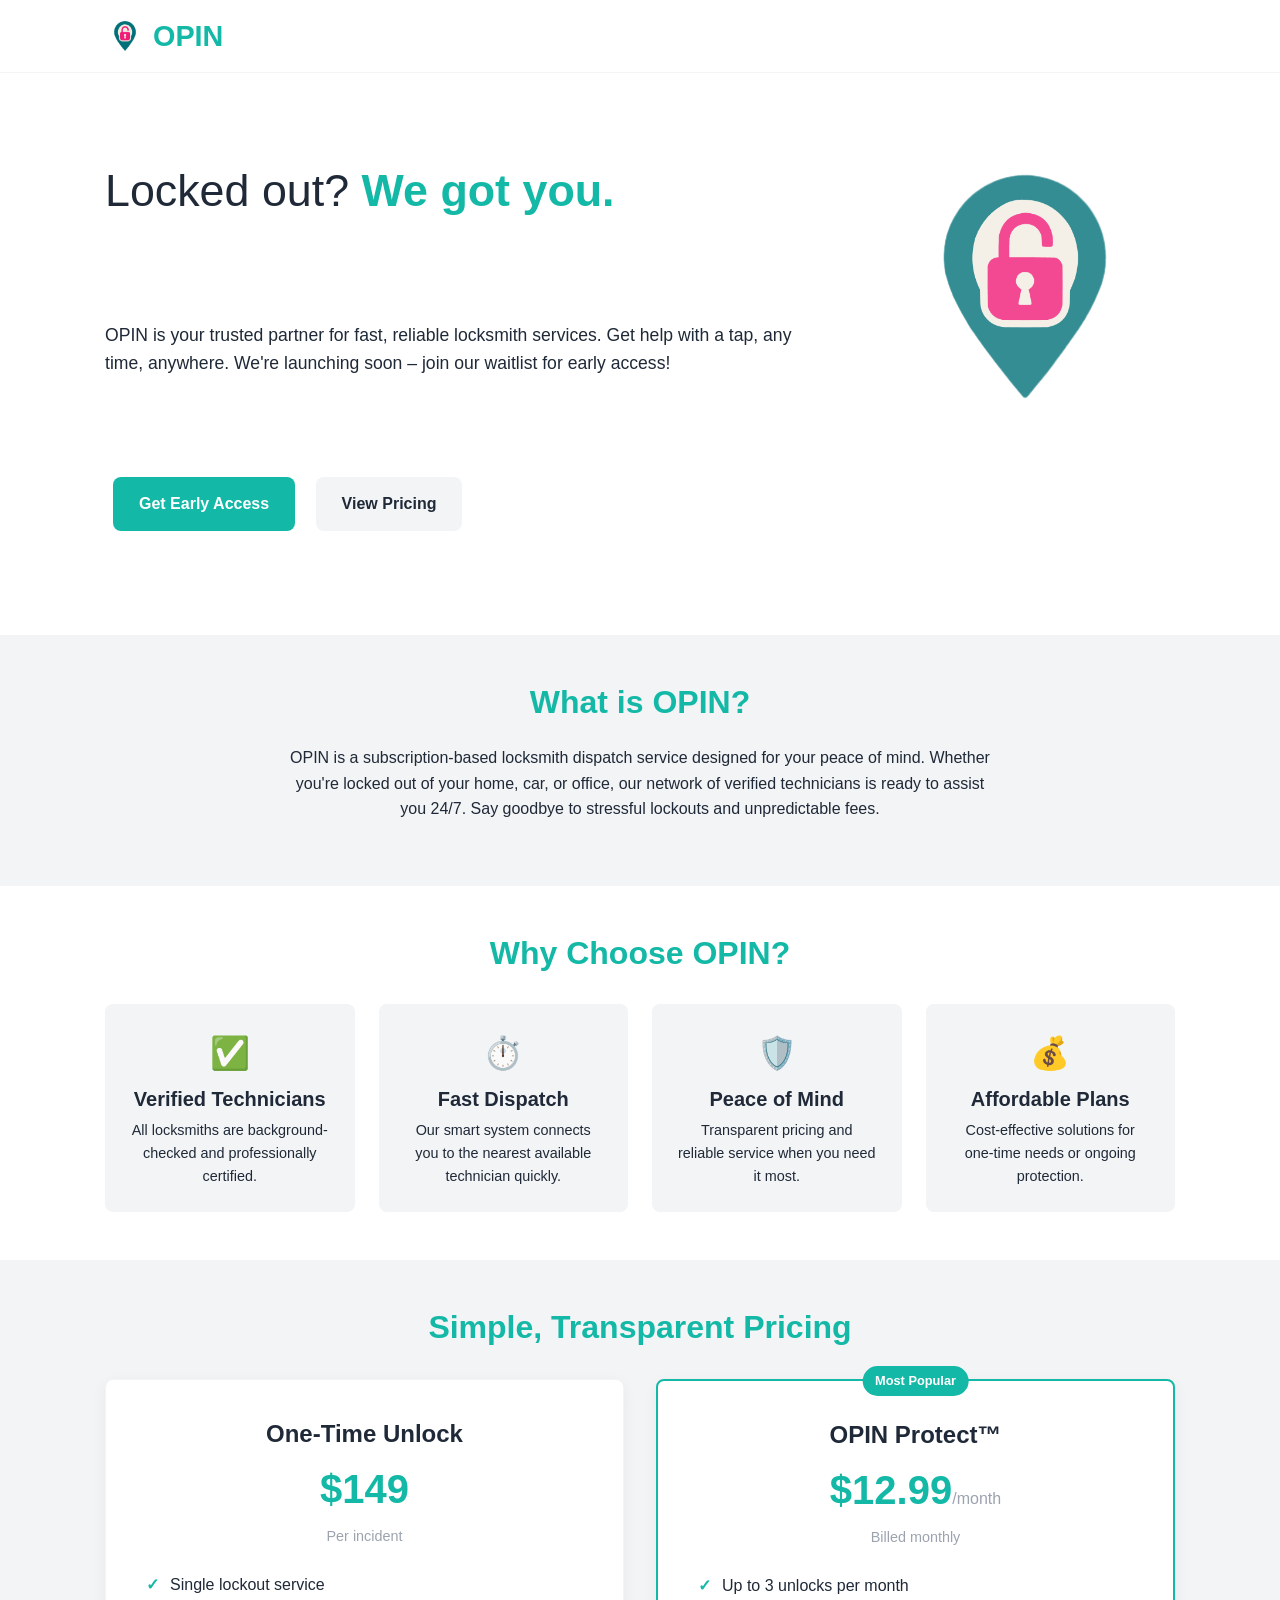
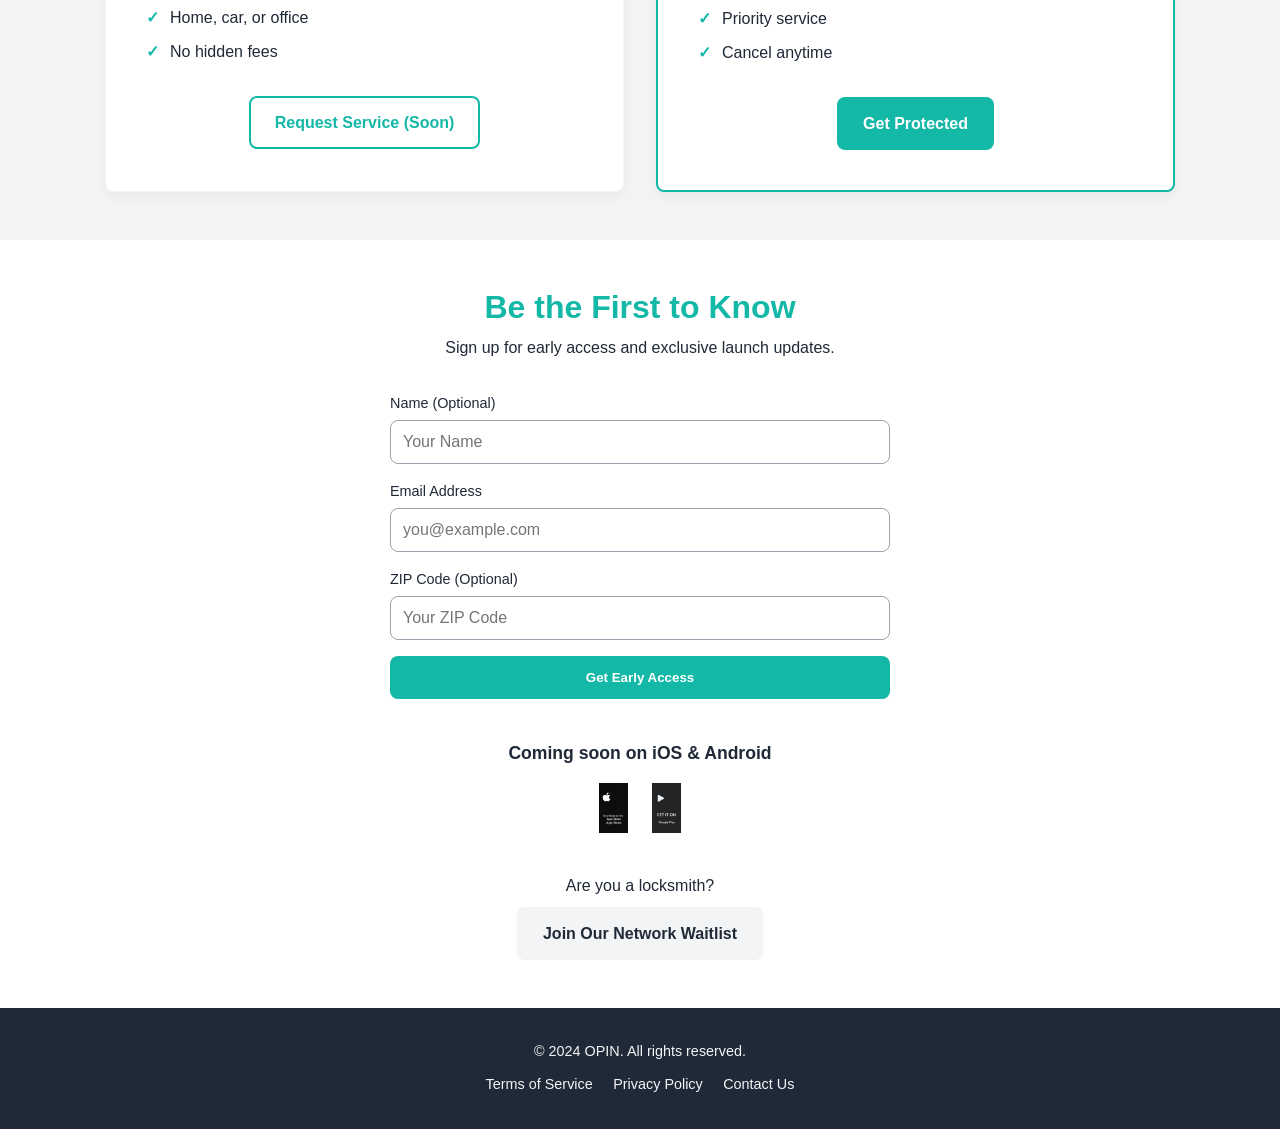
==== index.html @ dab673c5 "Update index.html" ====
<html lang="en">
<head>
  <meta charset="UTF-8" />
  <meta name="viewport" content="width=device-width, initial-scale=1.0" />
  <title>OPIN - Fast Locksmith Dispatch Service</title>
  <link rel="stylesheet" href="style.css" />
  <link rel="icon" href="./logo (1).png" type="image/png" />

  <!-- Meta Preview -->
  <meta name="title" content="OPIN – Locksmith Dispatch App" />
  <meta name="description" content="Locked out? We got you. OPIN connects you to verified locksmiths instantly. Join the waitlist." />

  <!-- Open Graph / Facebook -->
  <meta property="og:type" content="website" />
  <meta property="og:url" content="https://opinglobal.com/" />
  <meta property="og:title" content="OPIN – Locksmith Dispatch App" />
  <meta property="og:description" content="Locked out? We got you. OPIN connects you to verified locksmiths instantly." />
  <meta property="og:image" content="https://opinglobal.com/preview.jpg" />

  <!-- Twitter -->
  <meta name="twitter:card" content="summary_large_image" />
  <meta name="twitter:url" content="https://opinglobal.com/" />
  <meta name="twitter:title" content="OPIN – Locksmith Dispatch App" />
  <meta name="twitter:description" content="Locked out? We got you. OPIN connects you to verified locksmiths instantly." />
  <meta name="twitter:image" content="https://opinglobal.com/preview.jpg" />
</head>
<body>
    <header>
        <div class="container">
            <div class="logo">
                <img src="./logo (1).png" alt="OPIN Logo" class="logo-icon">
                <h1>OPIN</h1>
            </div>
        </div>
    </header>

    <main>
        <section id="hero">
            <div class="container">
                <h2>Locked out? <strong>We got you.</strong></h2>
                <p class="explainer">OPIN is your trusted partner for fast, reliable locksmith services. Get help with a tap, any time, anywhere. We're launching soon – join our waitlist for early access!</p>
                <div class="hero-cta-group">
                    <a href="#early-access" class="btn btn-primary">Get Early Access</a>
                    <a href="#pricing" class="btn btn-secondary">View Pricing</a>
                </div>
                <img src="./logo (2).png" alt="Map pin with unlocked padlock" class="hero-image">
            </div>
        </section>

        <section id="what-is-opin">
            <div class="container">
                <h3>What is OPIN?</h3>
                <p>OPIN is a subscription-based locksmith dispatch service designed for your peace of mind. Whether you're locked out of your home, car, or office, our network of verified technicians is ready to assist you 24/7. Say goodbye to stressful lockouts and unpredictable fees.</p>
            </div>
        </section>

        <section id="benefits">
            <div class="container">
                <h3>Why Choose OPIN?</h3>
                <div class="benefits-grid">
                    <div class="benefit-item">
                        <span class="benefit-icon">✅</span>
                        <h4>Verified Technicians</h4>
                        <p>All locksmiths are background-checked and professionally certified.</p>
                    </div>
                    <div class="benefit-item">
                        <span class="benefit-icon">⏱️</span>
                        <h4>Fast Dispatch</h4>
                        <p>Our smart system connects you to the nearest available technician quickly.</p>
                    </div>
                    <div class="benefit-item">
                        <span class="benefit-icon">🛡️</span>
                        <h4>Peace of Mind</h4>
                        <p>Transparent pricing and reliable service when you need it most.</p>
                    </div>
                    <div class="benefit-item">
                        <span class="benefit-icon">💰</span>
                        <h4>Affordable Plans</h4>
                        <p>Cost-effective solutions for one-time needs or ongoing protection.</p>
                    </div>
                </div>
            </div>
        </section>

        <section id="pricing">
            <div class="container">
                <h3>Simple, Transparent Pricing</h3>
                <div class="pricing-grid">
                    <div class="pricing-card">
                        <h4>One-Time Unlock</h4>
                        <p class="price">$149</p>
                        <p class="price-desc">Per incident</p>
                        <ul>
                            <li>Single lockout service</li>
                            <li>Home, car, or office</li>
                            <li>No hidden fees</li>
                        </ul>
                        <a href="#early-access" class="btn btn-outline">Request Service (Soon)</a>
                    </div>
                    <div class="pricing-card popular">
                        <span class="popular-badge">Most Popular</span>
                        <h4>OPIN Protect™</h4>
                        <p class="price">$12.99<span class="price-cycle">/month</span></p>
                        <p class="price-desc">Billed monthly</p>
                        <ul>
                            <li>Up to 3 unlocks per month</li>
                            <li>Priority service</li>
                            <li>Cancel anytime</li>
                        </ul>
                        <a href="#early-access" class="btn btn-primary">Get Protected</a>
                    </div>
                </div>
            </div>
        </section>

        <section id="early-access">
            <div class="container">
                <h3>Be the First to Know</h3>
                <p>Sign up for early access and exclusive launch updates.</p>
                <form id="early-access-form" action="#" method="POST">
                    <div class="form-group">
                        <label for="name">Name (Optional)</label>
                        <input type="text" id="name" name="name" placeholder="Your Name">
                    </div>
                    <div class="form-group">
                        <label for="email">Email Address</label>
                        <input type="email" id="email" name="email" placeholder="you@example.com" required>
                    </div>
                    <div class="form-group">
                        <label for="zip">ZIP Code (Optional)</label>
                        <input type="text" id="zip" name="zip" placeholder="Your ZIP Code">
                    </div>
                    <button type="submit" class="btn btn-primary btn-block">Get Early Access</button>
                </form>

                <div class="app-coming-soon">
                    <p><strong>Coming soon on iOS & Android</strong></p>
                    <div class="app-badges">
                        <img src="./app-store-badge.png" alt="Download on the App Store" class="app-badge">
                        <img src="./google-play-badge.png" alt="Get it on Google Play" class="app-badge">
                    </div>
                </div>

                <div class="locksmith-join">
    <p>Are you a locksmith?</p>
    <a href="https://forms.gle/yidk15CvV5nhtoT46" target="_blank" class="btn btn-secondary">Join Our Network Waitlist</a>
</div>
            </div>
        </section>
    </main>

    <footer>
        <div class="container">
            <p>&copy; 2024 OPIN. All rights reserved.</p>
            <nav class="footer-links">
                <a href="#">Terms of Service</a>
                <a href="#">Privacy Policy</a>
                <a href="#">Contact Us</a>
            </nav>
        </div>
    </footer>

    <script src="script.js"></script>
</body>
</html>
---- style.css ----
:root {
    --teal-primary: #14B8A6; /* A modern, vibrant teal */
    --teal-dark: #0F766E; 
    --white: #FFFFFF;
    --light-gray: #F3F4F6;
    --medium-gray: #9CA3AF;
    --dark-gray: #1F2937; /* For text */
    --pink-accent: #EC4899; /* A pink to complement the logo if needed directly, otherwise from image */

    --font-family-sans: -apple-system, BlinkMacSystemFont, "Segoe UI", Roboto, Helvetica, Arial, sans-serif, "Apple Color Emoji", "Segoe UI Emoji", "Segoe UI Symbol";
    --border-radius: 8px;
}

/* Reset and Base Styles */
* {
    box-sizing: border-box;
    margin: 0;
    padding: 0;
}

body {
    font-family: var(--font-family-sans);
    line-height: 1.6;
    color: var(--dark-gray);
    background-color: var(--white);
    font-size: 16px;
}

h1, h2, h3, h4 {
    line-height: 1.2;
    margin-bottom: 0.75rem;
    font-weight: 600;
}

h1 { font-size: 2.5rem; }
h2 { font-size: 2rem; }
h3 { font-size: 1.75rem; }
h4 { font-size: 1.25rem; }

p {
    margin-bottom: 1rem;
}

a {
    color: var(--teal-primary);
    text-decoration: none;
}

a:hover {
    color: var(--teal-dark);
}

img {
    max-width: 100%;
    height: auto;
}

.container {
    width: 90%;
    max-width: 1100px;
    margin: 0 auto;
    padding: 0 15px;
}

/* Header */
header {
    background-color: var(--white);
    padding: 1rem 0;
    border-bottom: 1px solid var(--light-gray);
    position: sticky;
    top: 0;
    z-index: 1000;
}

header .container {
    display: flex;
    justify-content: space-between;
    align-items: center;
}

.logo {
    display: flex;
    align-items: center;
}

.logo-icon {
    width: 40px;
    height: 40px;
    margin-right: 0.5rem;
}

.logo h1 {
    font-size: 1.8rem;
    color: var(--teal-primary);
    font-weight: 700;
    margin-bottom: 0;
}

/* Buttons */
.btn {
    display: inline-block;
    padding: 0.75rem 1.5rem;
    border-radius: var(--border-radius);
    font-weight: 600;
    text-align: center;
    transition: background-color 0.3s ease, color 0.3s ease, transform 0.2s ease;
    border: 2px solid transparent;
    cursor: pointer;
}

.btn-primary {
    background-color: var(--teal-primary);
    color: var(--white);
}

.btn-primary:hover {
    background-color: var(--teal-dark);
    color: var(--white);
    transform: translateY(-2px);
}

.btn-secondary {
    background-color: var(--light-gray);
    color: var(--dark-gray);
}

.btn-secondary:hover {
    background-color: var(--medium-gray);
    color: var(--white);
    transform: translateY(-2px);
}

.btn-outline {
    background-color: transparent;
    color: var(--teal-primary);
    border-color: var(--teal-primary);
}

.btn-outline:hover {
    background-color: var(--teal-primary);
    color: var(--white);
    transform: translateY(-2px);
}

.btn-block {
    display: block;
    width: 100%;
}


/* Hero Section */
#hero {
    padding: 3rem 0;
    text-align: center;
    background-color: var(--white);
}

#hero h2 {
    font-size: 2.2rem;
    font-weight: 300;
    color: var(--dark-gray);
    margin-bottom: 1rem;
}
#hero h2 strong {
    font-weight: 700;
    color: var(--teal-primary);
}

#hero .explainer {
    font-size: 1.1rem;
    color: var(--dark-gray);
    max-width: 600px;
    margin: 0 auto 2rem auto;
}
.hero-cta-group {
    margin-bottom: 2rem;
}
.hero-cta-group .btn {
    margin: 0.5rem;
}

.hero-image {
    max-width: 150px;
    margin: 1rem auto 0;
    opacity: 0.8;
}


/* What is OPIN Section */
#what-is-opin {
    padding: 3rem 0;
    background-color: var(--light-gray);
    text-align: center;
}
#what-is-opin h3 {
    color: var(--teal-primary);
    margin-bottom: 1.5rem;
}
#what-is-opin p {
    max-width: 700px;
    margin-left: auto;
    margin-right: auto;
}

/* Benefits Section */
#benefits {
    padding: 3rem 0;
}
#benefits h3 {
    text-align: center;
    color: var(--teal-primary);
    margin-bottom: 2rem;
}

.benefits-grid {
    display: grid;
    grid-template-columns: 1fr;
    gap: 1.5rem;
}

.benefit-item {
    background-color: var(--light-gray);
    padding: 1.5rem;
    border-radius: var(--border-radius);
    text-align: center;
}
.benefit-item .benefit-icon {
    font-size: 2rem;
    margin-bottom: 0.5rem;
    display: block;
}
.benefit-item h4 {
    margin-bottom: 0.5rem;
    color: var(--dark-gray);
}
.benefit-item p {
    font-size: 0.9rem;
    color: var(--dark-gray);
    margin-bottom: 0;
}

/* Pricing Section */
#pricing {
    padding: 3rem 0;
    background-color: var(--light-gray);
}
#pricing h3 {
    text-align: center;
    color: var(--teal-primary);
    margin-bottom: 2rem;
}

.pricing-grid {
    display: grid;
    grid-template-columns: 1fr;
    gap: 2rem;
}

.pricing-card {
    background-color: var(--white);
    padding: 2rem;
    border-radius: var(--border-radius);
    box-shadow: 0 4px 15px rgba(0,0,0,0.05);
    text-align: center;
    position: relative;
    border: 1px solid var(--light-gray);
}
.pricing-card.popular {
    border: 2px solid var(--teal-primary);
}
.popular-badge {
    position: absolute;
    top: -15px;
    left: 50%;
    transform: translateX(-50%);
    background-color: var(--teal-primary);
    color: var(--white);
    padding: 0.3rem 0.8rem;
    font-size: 0.8rem;
    font-weight: bold;
    border-radius: 20px;
}

.pricing-card h4 {
    font-size: 1.5rem;
    color: var(--dark-gray);
    margin-bottom: 0.5rem;
}
.pricing-card .price {
    font-size: 2.5rem;
    font-weight: 700;
    color: var(--teal-primary);
    margin-bottom: 0.25rem;
}
.pricing-card .price-cycle {
    font-size: 1rem;
    font-weight: normal;
    color: var(--medium-gray);
}
.pricing-card .price-desc {
    font-size: 0.9rem;
    color: var(--medium-gray);
    margin-bottom: 1.5rem;
}
.pricing-card ul {
    list-style: none;
    padding: 0;
    margin-bottom: 1.5rem;
    text-align: left;
}
.pricing-card ul li {
    margin-bottom: 0.5rem;
    padding-left: 1.5rem;
    position: relative;
}
.pricing-card ul li::before {
    content: '✓';
    color: var(--teal-primary);
    position: absolute;
    left: 0;
    font-weight: bold;
}


/* Early Access Section */
#early-access {
    padding: 3rem 0;
    text-align: center;
}
#early-access h3 {
    color: var(--teal-primary);
    margin-bottom: 0.5rem;
}
#early-access > .container > p {
    margin-bottom: 2rem;
    color: var(--dark-gray);
}

#early-access-form {
    max-width: 500px;
    margin: 0 auto 2.5rem auto;
    text-align: left;
}
.form-group {
    margin-bottom: 1rem;
}
.form-group label {
    display: block;
    margin-bottom: 0.3rem;
    font-weight: 500;
    font-size: 0.9rem;
}
.form-group input[type="text"],
.form-group input[type="email"] {
    width: 100%;
    padding: 0.75rem;
    border: 1px solid var(--medium-gray);
    border-radius: var(--border-radius);
    font-size: 1rem;
}
.form-group input[type="text"]:focus,
.form-group input[type="email"]:focus {
    outline: none;
    border-color: var(--teal-primary);
    box-shadow: 0 0 0 2px rgba(20, 184, 166, 0.3);
}

.app-coming-soon {
    margin-bottom: 2.5rem;
}
.app-coming-soon p {
    font-size: 1.1rem;
    margin-bottom: 1rem;
}
.app-badges {
    display: flex;
    justify-content: center;
    gap: 1rem;
    flex-wrap: wrap;
}
.app-badge {
    height: 45px;
    width: auto;
}

.locksmith-join p {
    margin-bottom: 0.5rem;
}

/* Footer */
footer {
    background-color: var(--dark-gray);
    color: var(--light-gray);
    padding: 2rem 0;
    text-align: center;
}
footer p {
    margin-bottom: 0.5rem;
    font-size: 0.9rem;
}
.footer-links a {
    color: var(--light-gray);
    margin: 0 0.5rem;
    font-size: 0.9rem;
}
.footer-links a:hover {
    color: var(--teal-primary);
}


/* Responsive Styles */
@media (min-width: 768px) {
    h1 { font-size: 3rem; }
    h2 { font-size: 2.5rem; }
    h3 { font-size: 2rem; }

    #hero {
        padding: 4rem 0;
        text-align: left;
    }
    #hero .container {
        display: grid;
        grid-template-columns: 2fr 1fr;
        align-items: center;
        gap: 2rem;
    }
    #hero h2 {
        font-size: 2.8rem;
    }
    #hero .explainer {
        margin-left: 0;
        margin-right: 0;
        max-width: none;
    }
    .hero-cta-group {
        text-align: left;
    }
    .hero-image {
        grid-row: 1 / 3; /* Span headline and explainer */
        grid-column: 2 / 3;
        margin: 0;
        max-width: 250px;
        justify-self: end;
    }


    .benefits-grid {
        grid-template-columns: repeat(2, 1fr);
    }

    .pricing-grid {
        grid-template-columns: repeat(2, 1fr);
        gap: 2rem;
    }

    .pricing-card {
        padding: 2.5rem;
    }
     .pricing-card ul {
        min-height: 100px; /* Align button heights roughly */
    }


    .app-badges {
        gap: 1.5rem;
    }
    .app-badge {
        height: 50px;
    }
}


@media (min-width: 992px) {
    .benefits-grid {
        grid-template-columns: repeat(4, 1fr);
    }
    #hero .hero-image {
        max-width: 300px;
    }
}
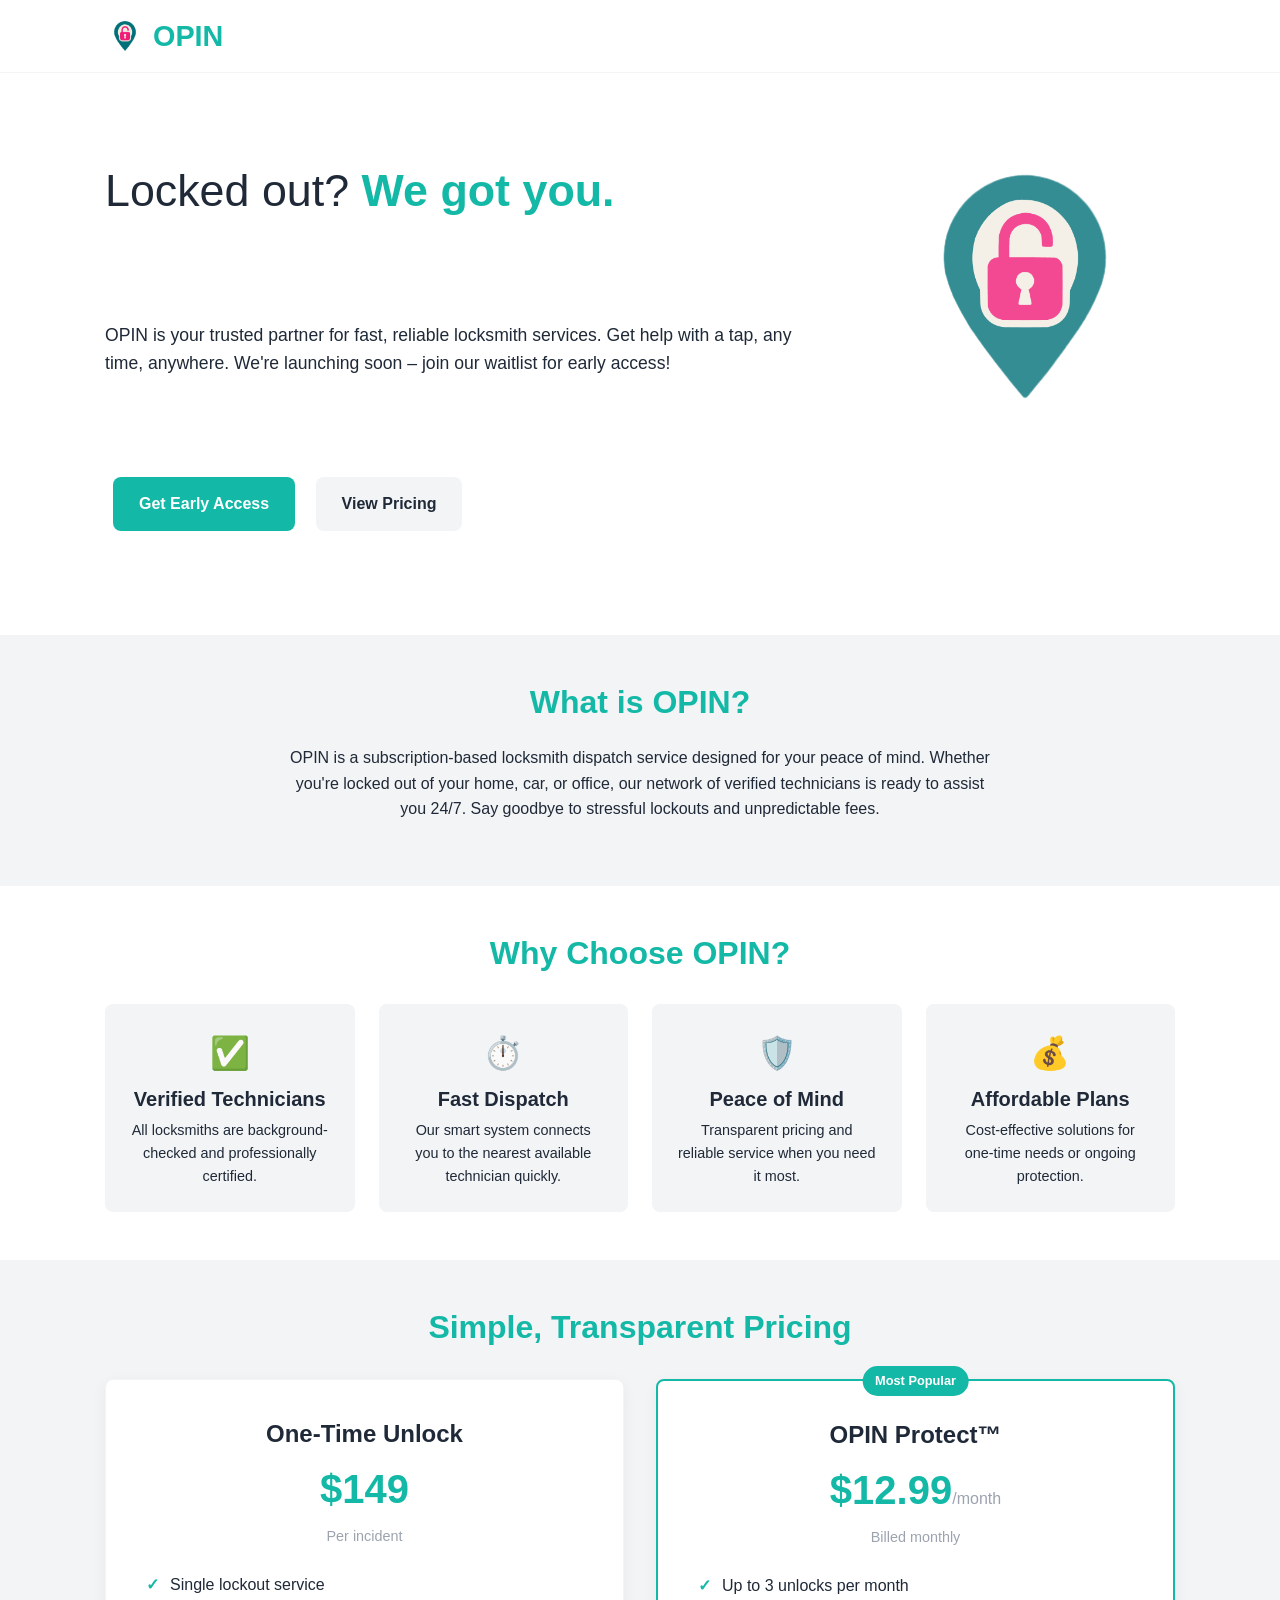
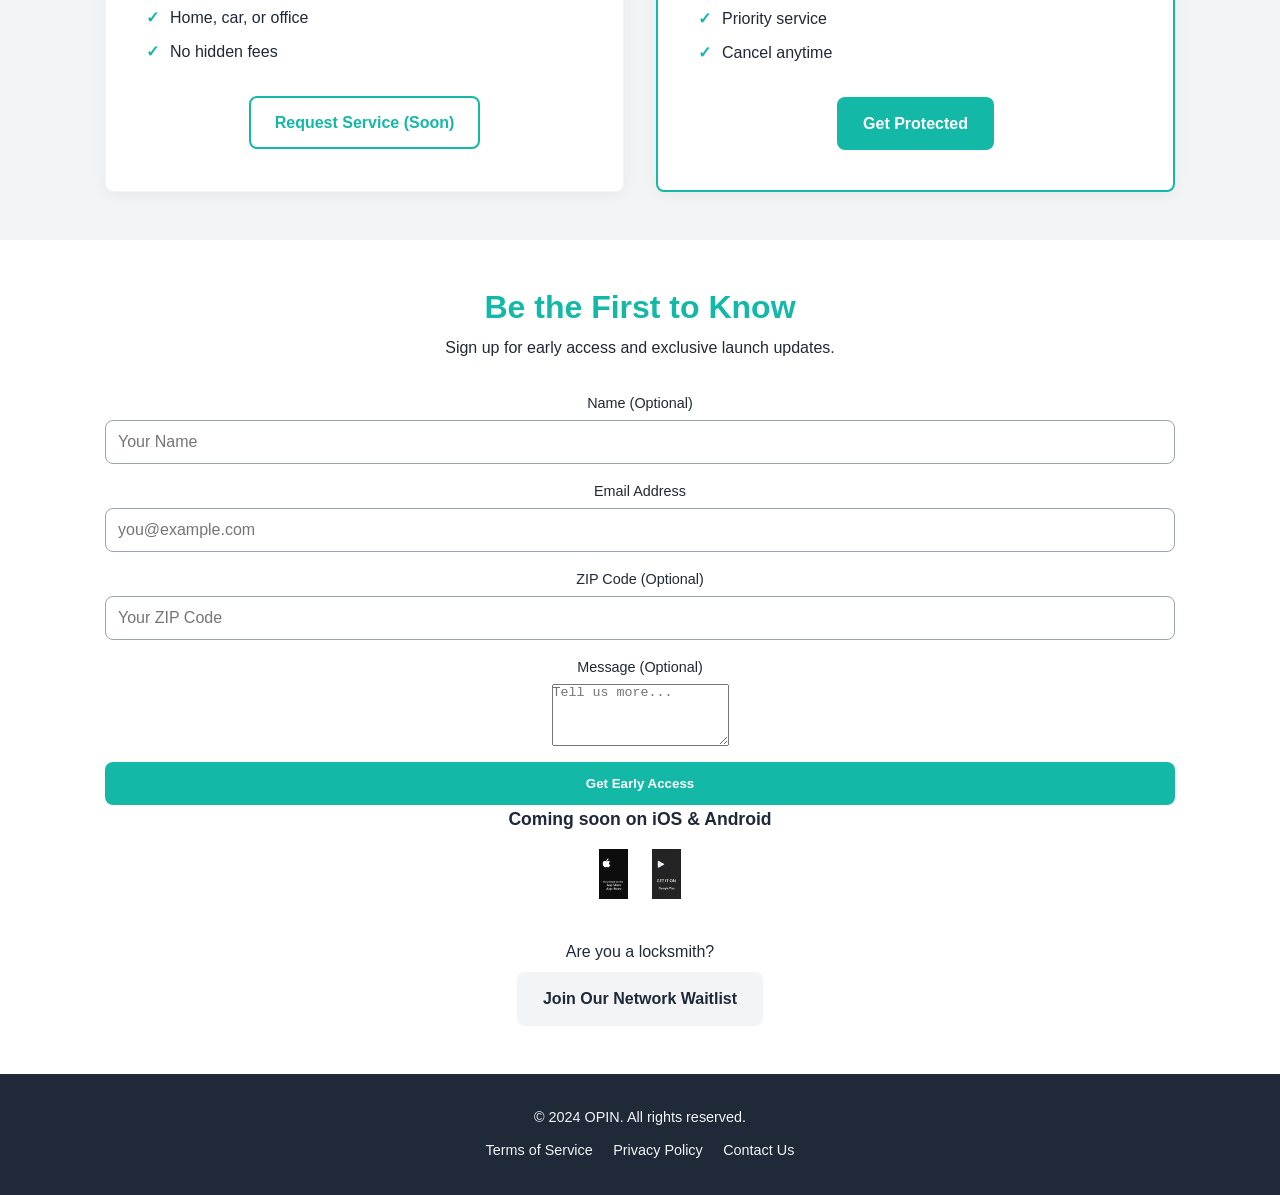
==== commit 70cdb324: "Update index.html" ====
--- a/index.html
+++ b/index.html
@@ -117,21 +117,29 @@
             <div class="container">
                 <h3>Be the First to Know</h3>
                 <p>Sign up for early access and exclusive launch updates.</p>
-                <form id="early-access-form" action="#" method="POST">
-                    <div class="form-group">
-                        <label for="name">Name (Optional)</label>
-                        <input type="text" id="name" name="name" placeholder="Your Name">
-                    </div>
-                    <div class="form-group">
-                        <label for="email">Email Address</label>
-                        <input type="email" id="email" name="email" placeholder="you@example.com" required>
-                    </div>
-                    <div class="form-group">
-                        <label for="zip">ZIP Code (Optional)</label>
-                        <input type="text" id="zip" name="zip" placeholder="Your ZIP Code">
-                    </div>
-                    <button type="submit" class="btn btn-primary btn-block">Get Early Access</button>
-                </form>
+                <form action="https://formspree.io/f/meogbqgr" method="POST" class="early-access-form">
+  <div class="form-group">
+    <label for="name">Name (Optional)</label>
+    <input type="text" id="name" name="name" placeholder="Your Name">
+  </div>
+
+  <div class="form-group">
+    <label for="email">Email Address</label>
+    <input type="email" id="email" name="email" placeholder="you@example.com" required>
+  </div>
+
+  <div class="form-group">
+    <label for="zip">ZIP Code (Optional)</label>
+    <input type="text" id="zip" name="zip" placeholder="Your ZIP Code">
+  </div>
+
+  <div class="form-group">
+    <label for="message">Message (Optional)</label>
+    <textarea id="message" name="message" placeholder="Tell us more..." rows="4"></textarea>
+  </div>
+
+  <button type="submit" class="btn btn-primary btn-block">Get Early Access</button>
+</form>
 
                 <div class="app-coming-soon">
                     <p><strong>Coming soon on iOS & Android</strong></p>
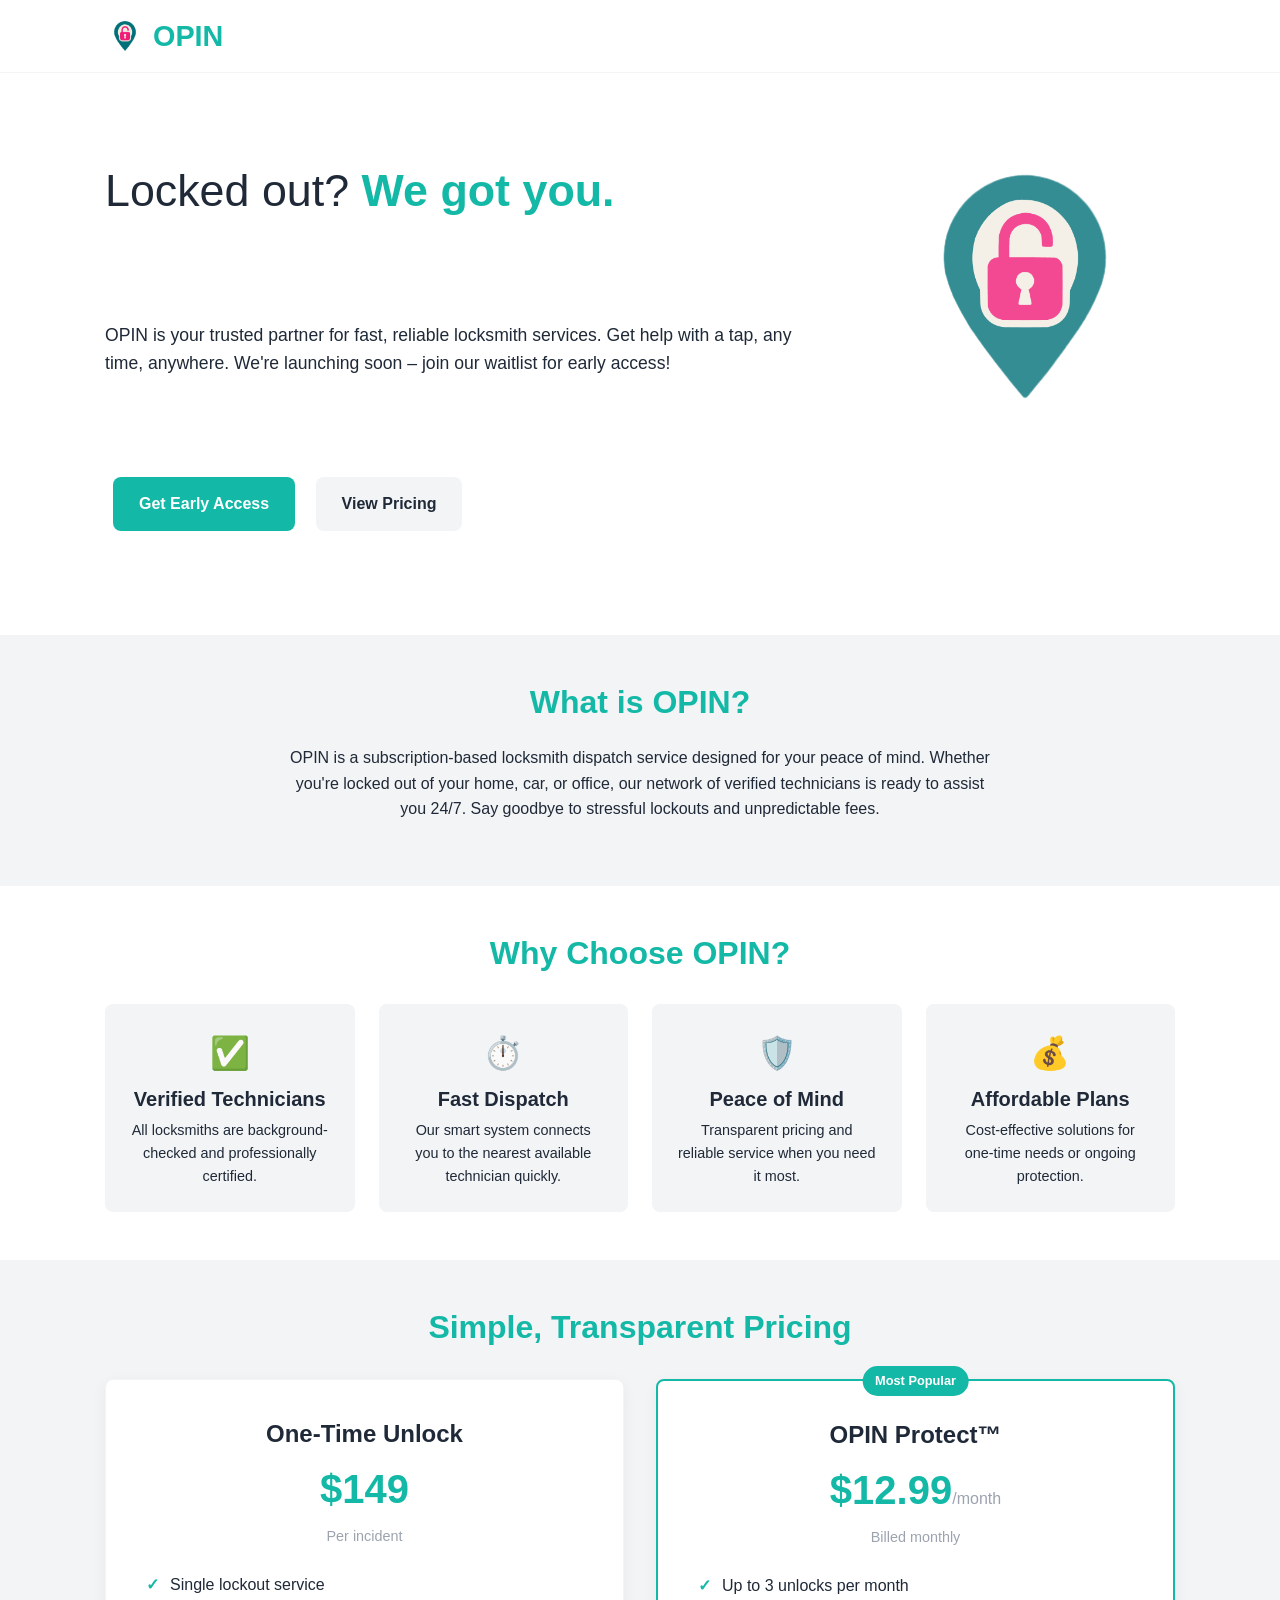
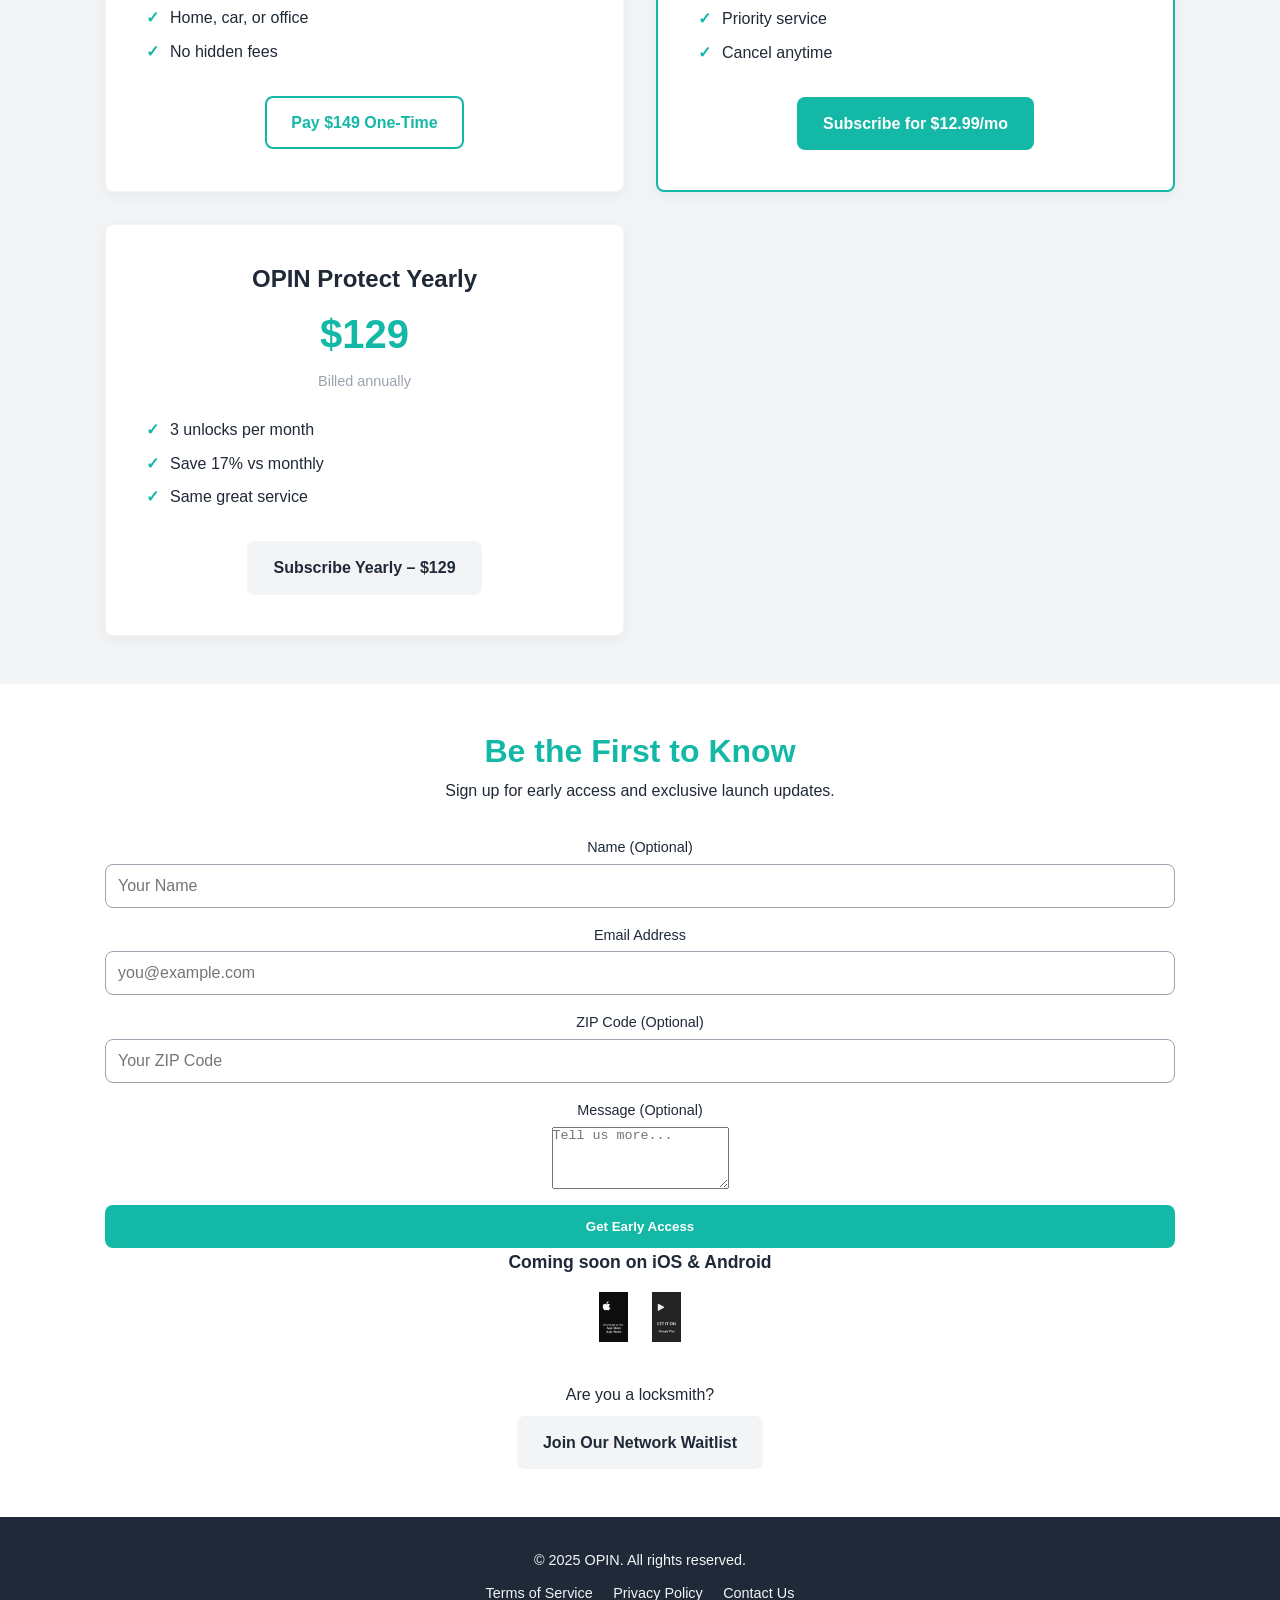
==== commit ce55975a: "Update index.html" ====
--- a/index.html
+++ b/index.html
@@ -95,7 +95,7 @@
                             <li>Home, car, or office</li>
                             <li>No hidden fees</li>
                         </ul>
-                        <a href="#early-access" class="btn btn-outline">Request Service (Soon)</a>
+                        <a href="https://buy.stripe.com/test_fZu00cdmq6f21YGbQca3u02" class="btn btn-outline" target="_blank">Pay $149 One-Time</a>
                     </div>
                     <div class="pricing-card popular">
                         <span class="popular-badge">Most Popular</span>
@@ -107,7 +107,18 @@
                             <li>Priority service</li>
                             <li>Cancel anytime</li>
                         </ul>
-                        <a href="#early-access" class="btn btn-primary">Get Protected</a>
+                        <a href="https://buy.stripe.com/test_aFaaEQ0zEdHu0UC6vSa3u00" class="btn btn-primary" target="_blank">Subscribe for $12.99/mo</a>
+                    </div>
+                    <div class="pricing-card">
+                        <h4>OPIN Protect Yearly</h4>
+                        <p class="price">$129</p>
+                        <p class="price-desc">Billed annually</p>
+                        <ul>
+                            <li>3 unlocks per month</li>
+                            <li>Save 17% vs monthly</li>
+                            <li>Same great service</li>
+                        </ul>
+                        <a href="https://buy.stripe.com/test_7sY8wI0zE8naavc8E0a3u01" class="btn btn-secondary" target="_blank">Subscribe Yearly – $129</a>
                     </div>
                 </div>
             </div>
@@ -159,7 +170,7 @@
 
     <footer>
         <div class="container">
-            <p>&copy; 2024 OPIN. All rights reserved.</p>
+            <p>&copy; 2025 OPIN. All rights reserved.</p>
             <nav class="footer-links">
                 <a href="#">Terms of Service</a>
                 <a href="#">Privacy Policy</a>
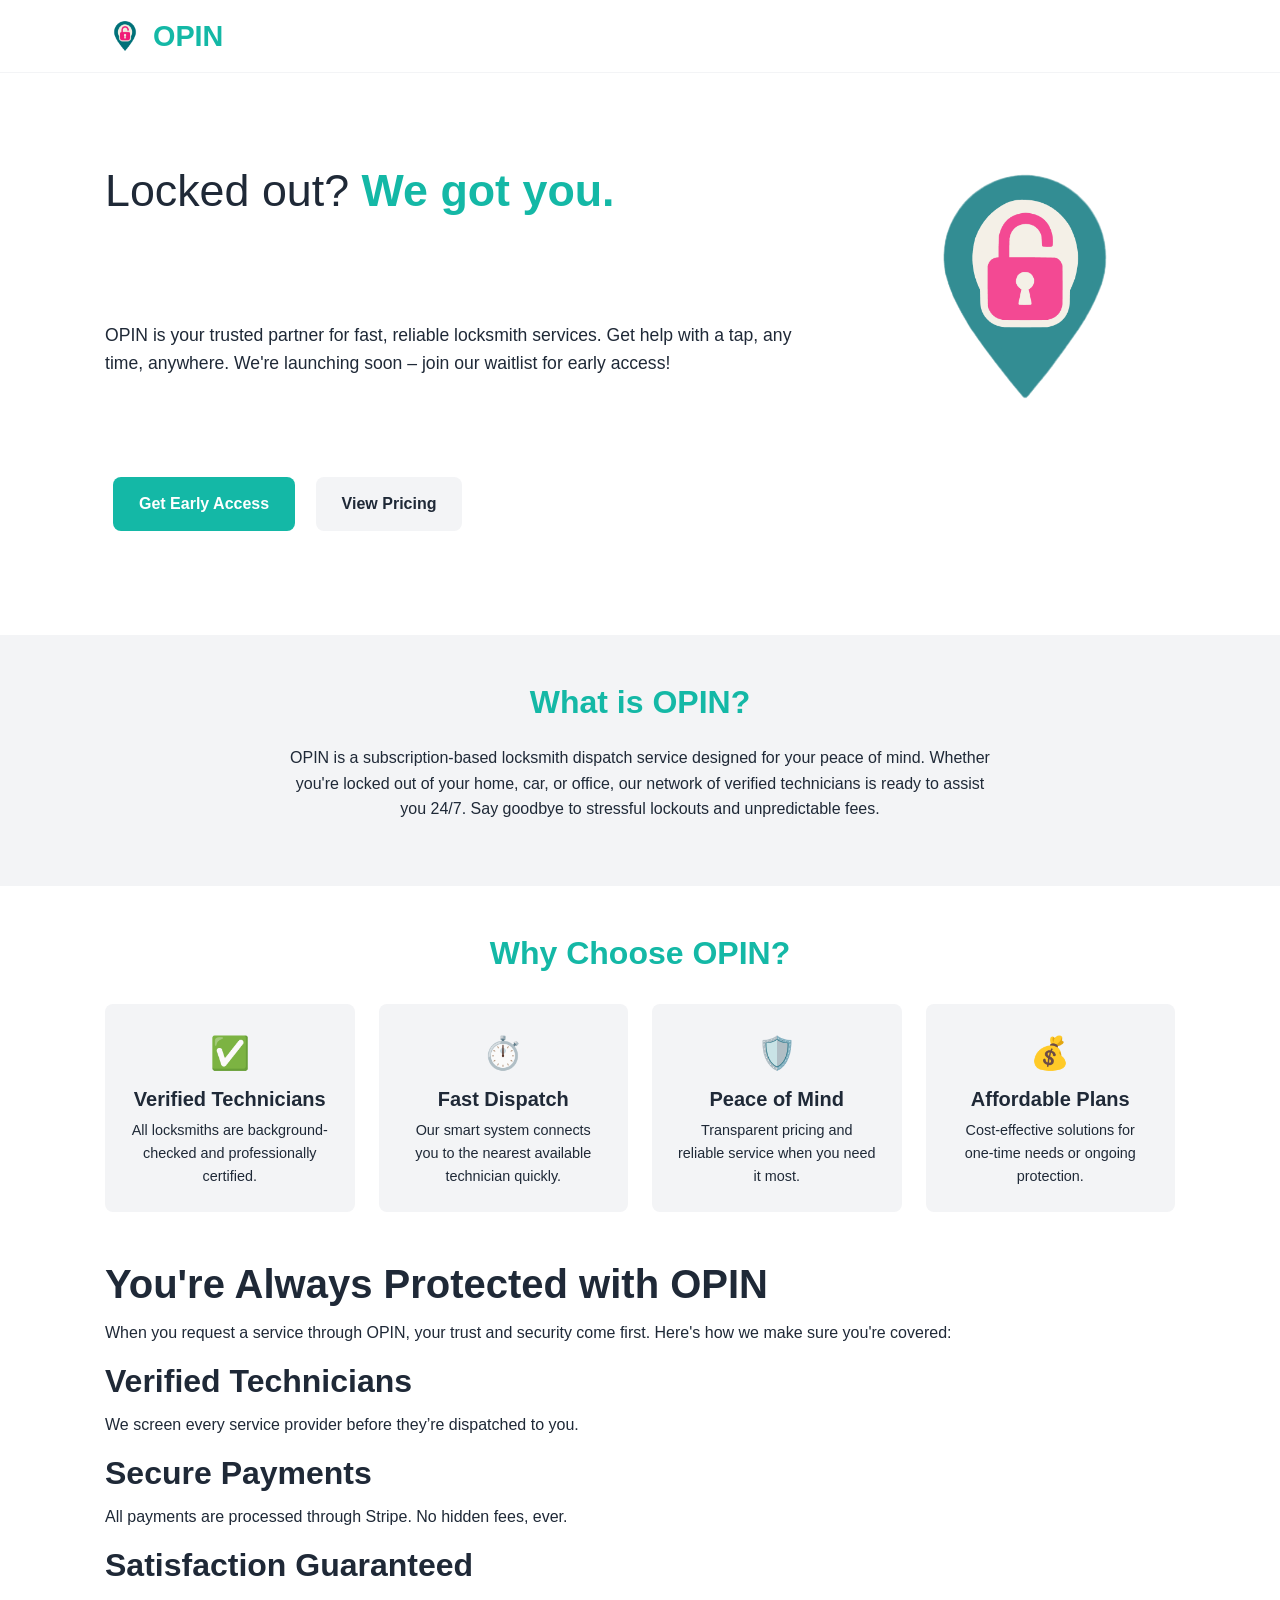
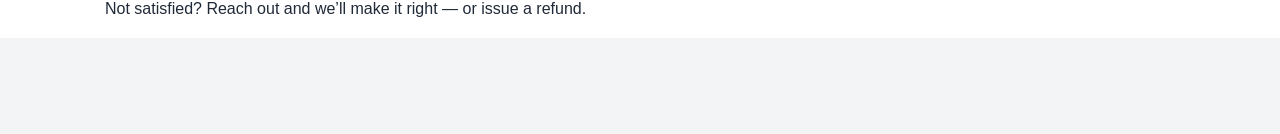
==== commit 4e33f93d: "Update index.html" ====
--- a/index.html
+++ b/index.html
@@ -82,103 +82,26 @@
             </div>
         </section>
 
-        <section id="pricing">
-            <div class="container">
-                <h3>Simple, Transparent Pricing</h3>
-                <div class="pricing-grid">
-                    <div class="pricing-card">
-                        <h4>One-Time Unlock</h4>
-                        <p class="price">$149</p>
-                        <p class="price-desc">Per incident</p>
-                        <ul>
-                            <li>Single lockout service</li>
-                            <li>Home, car, or office</li>
-                            <li>No hidden fees</li>
-                        </ul>
-                        <a href="https://buy.stripe.com/test_fZu00cdmq6f21YGbQca3u02" class="btn btn-outline" target="_blank">Pay $149 One-Time</a>
-                    </div>
-                    <div class="pricing-card popular">
-                        <span class="popular-badge">Most Popular</span>
-                        <h4>OPIN Protect™</h4>
-                        <p class="price">$12.99<span class="price-cycle">/month</span></p>
-                        <p class="price-desc">Billed monthly</p>
-                        <ul>
-                            <li>Up to 3 unlocks per month</li>
-                            <li>Priority service</li>
-                            <li>Cancel anytime</li>
-                        </ul>
-                        <a href="https://buy.stripe.com/test_aFaaEQ0zEdHu0UC6vSa3u00" class="btn btn-primary" target="_blank">Subscribe for $12.99/mo</a>
-                    </div>
-                    <div class="pricing-card">
-                        <h4>OPIN Protect Yearly</h4>
-                        <p class="price">$129</p>
-                        <p class="price-desc">Billed annually</p>
-                        <ul>
-                            <li>3 unlocks per month</li>
-                            <li>Save 17% vs monthly</li>
-                            <li>Same great service</li>
-                        </ul>
-                        <a href="https://buy.stripe.com/test_7sY8wI0zE8naavc8E0a3u01" class="btn btn-secondary" target="_blank">Subscribe Yearly – $129</a>
-                    </div>
-                </div>
+        <!-- Trust & Guarantee Section -->
+        <section class="bg-white py-12">
+          <div class="container text-center">
+            <h2 class="text-3xl font-bold mb-4">You're Always Protected with OPIN</h2>
+            <p class="text-lg mb-6">When you request a service through OPIN, your trust and security come first. Here's how we make sure you're covered:</p>
+            <div class="grid grid-cols-1 sm:grid-cols-3 gap-6">
+              <div>
+                <h3 class="text-xl font-semibold mb-2">Verified Technicians</h3>
+                <p class="text-sm">We screen every service provider before they’re dispatched to you.</p>
+              </div>
+              <div>
+                <h3 class="text-xl font-semibold mb-2">Secure Payments</h3>
+                <p class="text-sm">All payments are processed through Stripe. No hidden fees, ever.</p>
+              </div>
+              <div>
+                <h3 class="text-xl font-semibold mb-2">Satisfaction Guaranteed</h3>
+                <p class="text-sm">Not satisfied? Reach out and we’ll make it right — or issue a refund.</p>
+              </div>
             </div>
+          </div>
         </section>
 
-        <section id="early-access">
-            <div class="container">
-                <h3>Be the First to Know</h3>
-                <p>Sign up for early access and exclusive launch updates.</p>
-                <form action="https://formspree.io/f/meogbqgr" method="POST" class="early-access-form">
-  <div class="form-group">
-    <label for="name">Name (Optional)</label>
-    <input type="text" id="name" name="name" placeholder="Your Name">
-  </div>
-
-  <div class="form-group">
-    <label for="email">Email Address</label>
-    <input type="email" id="email" name="email" placeholder="you@example.com" required>
-  </div>
-
-  <div class="form-group">
-    <label for="zip">ZIP Code (Optional)</label>
-    <input type="text" id="zip" name="zip" placeholder="Your ZIP Code">
-  </div>
-
-  <div class="form-group">
-    <label for="message">Message (Optional)</label>
-    <textarea id="message" name="message" placeholder="Tell us more..." rows="4"></textarea>
-  </div>
-
-  <button type="submit" class="btn btn-primary btn-block">Get Early Access</button>
-</form>
-
-                <div class="app-coming-soon">
-                    <p><strong>Coming soon on iOS & Android</strong></p>
-                    <div class="app-badges">
-                        <img src="./app-store-badge.png" alt="Download on the App Store" class="app-badge">
-                        <img src="./google-play-badge.png" alt="Get it on Google Play" class="app-badge">
-                    </div>
-                </div>
-
-                <div class="locksmith-join">
-    <p>Are you a locksmith?</p>
-    <a href="https://forms.gle/yidk15CvV5nhtoT46" target="_blank" class="btn btn-secondary">Join Our Network Waitlist</a>
-</div>
-            </div>
-        </section>
-    </main>
-
-    <footer>
-        <div class="container">
-            <p>&copy; 2025 OPIN. All rights reserved.</p>
-            <nav class="footer-links">
-                <a href="#">Terms of Service</a>
-                <a href="#">Privacy Policy</a>
-                <a href="#">Contact Us</a>
-            </nav>
-        </div>
-    </footer>
-
-    <script src="script.js"></script>
-</body>
-</html>
+        <section id="pricing">
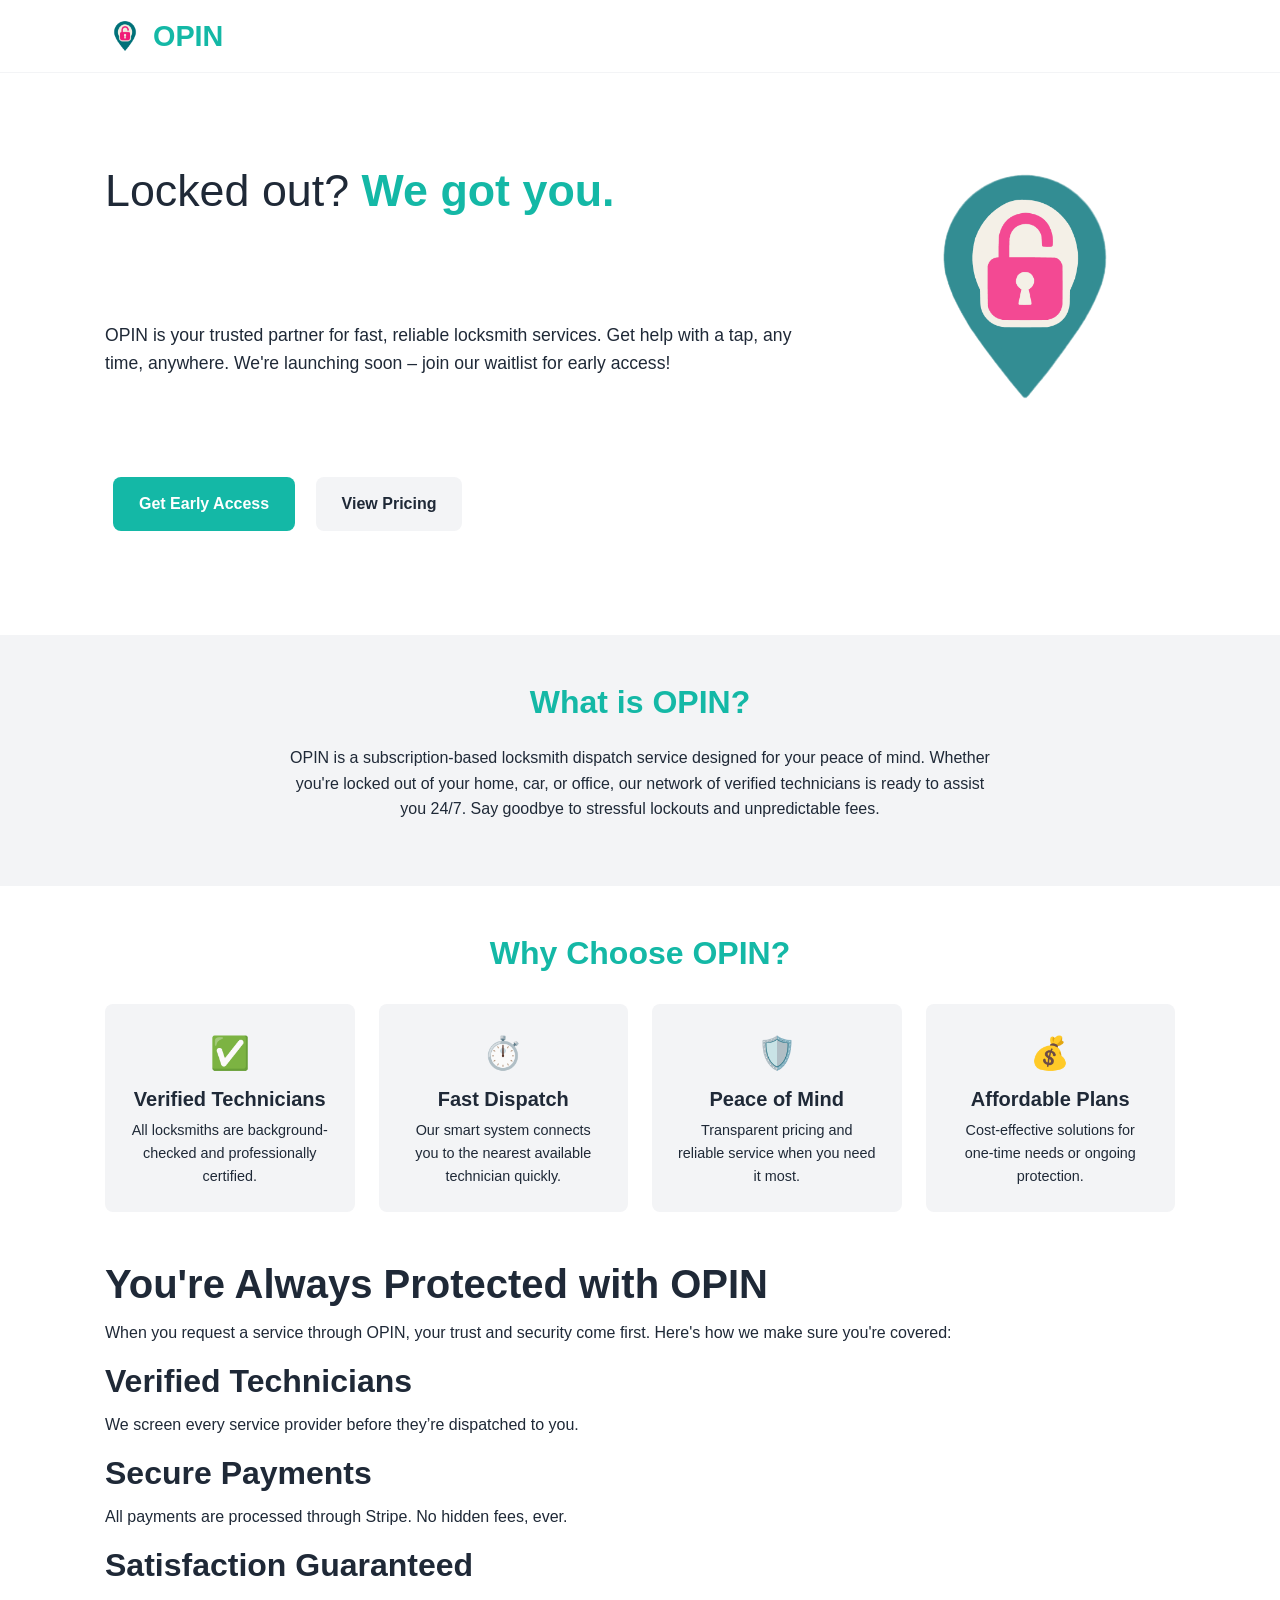
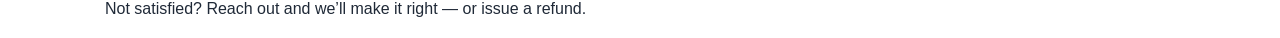
==== commit 52306f78: "Update index.html" ====
--- a/index.html
+++ b/index.html
@@ -104,4 +104,4 @@
           </div>
         </section>
 
-        <section id="pricing">
+        <section id="pricing"
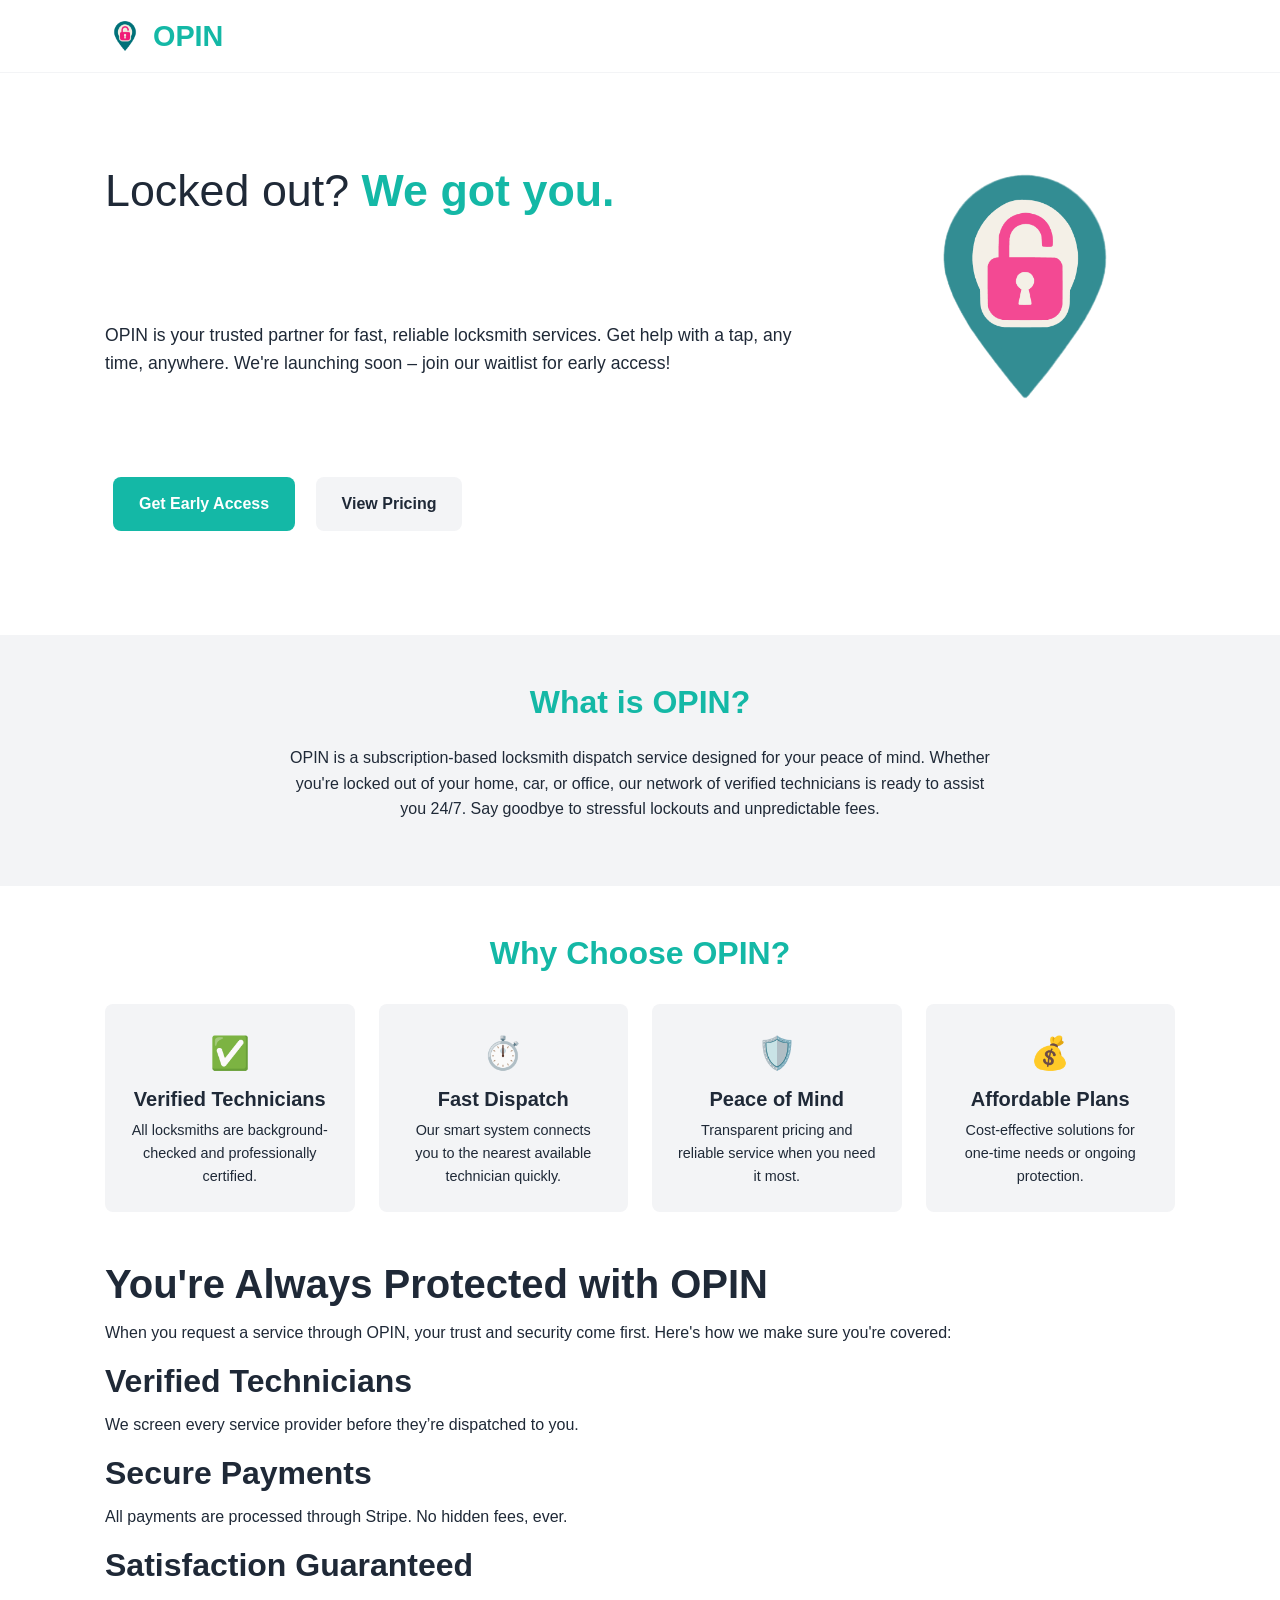
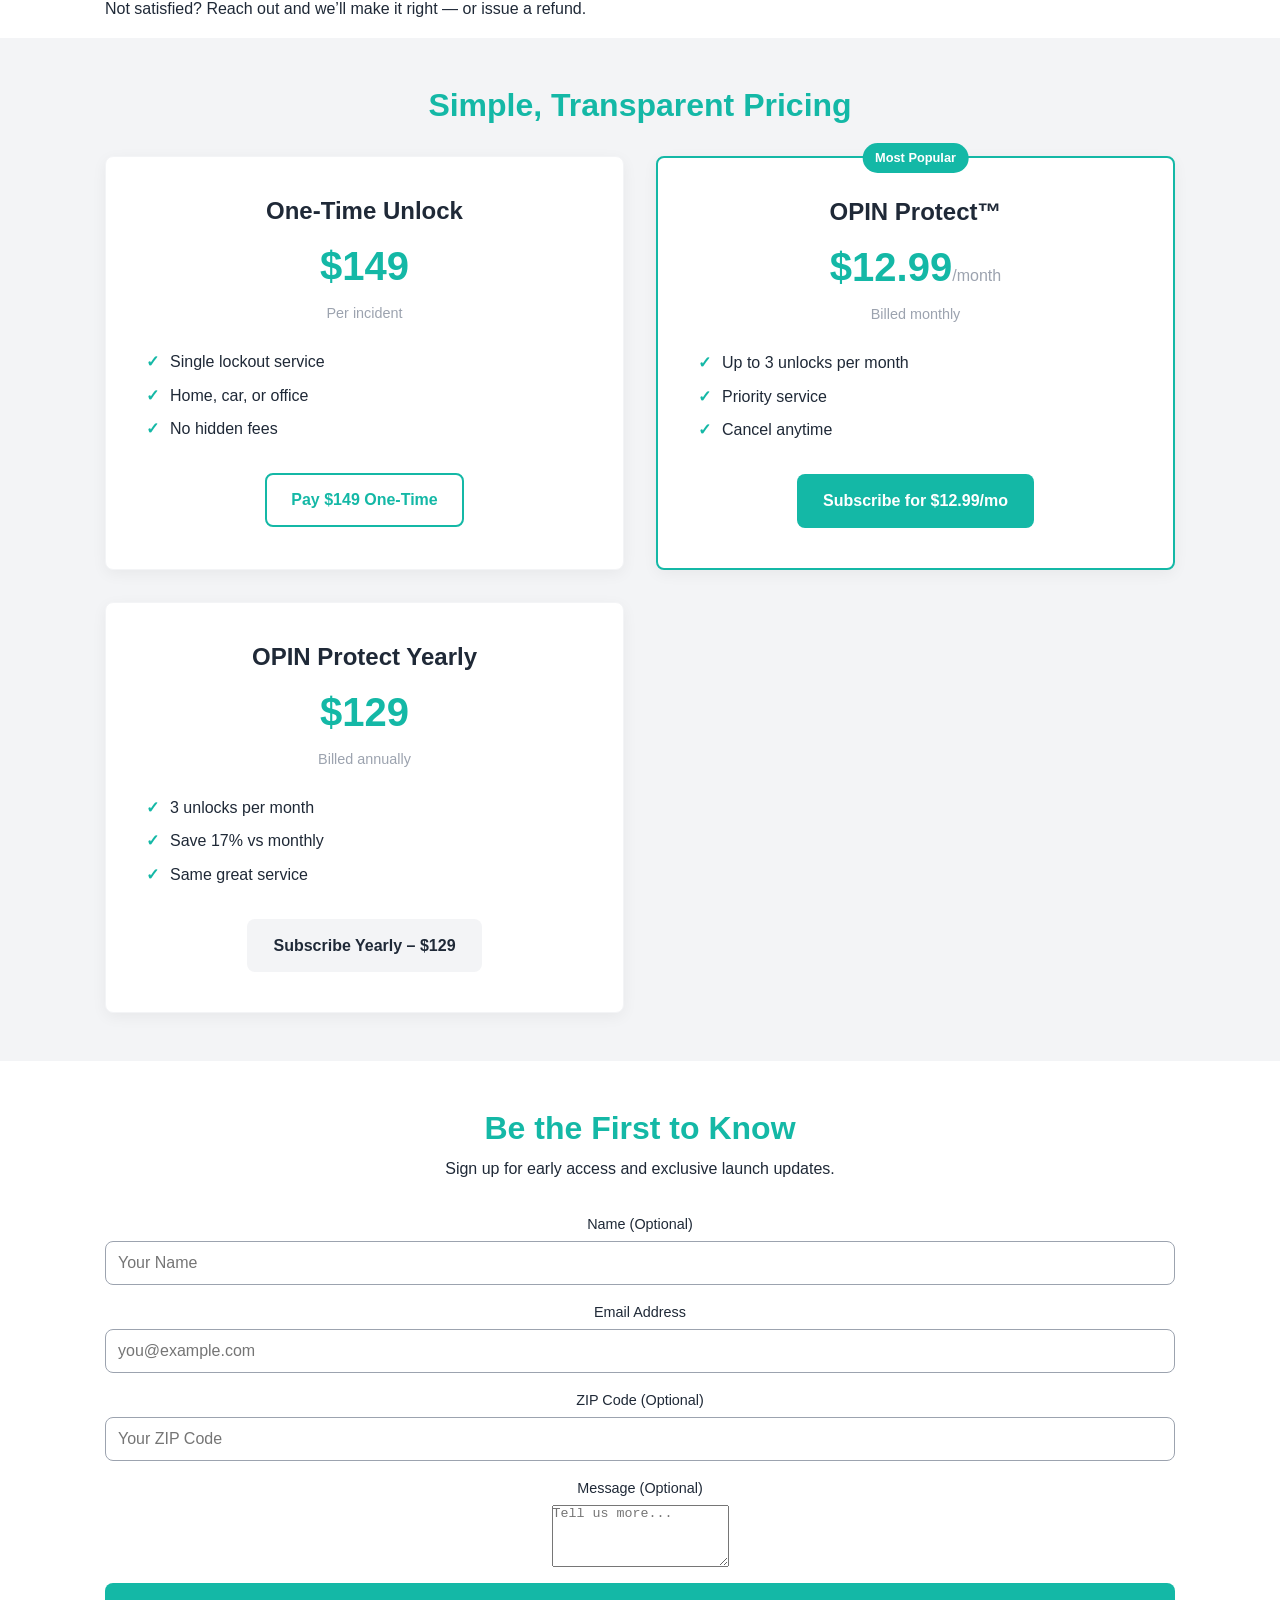
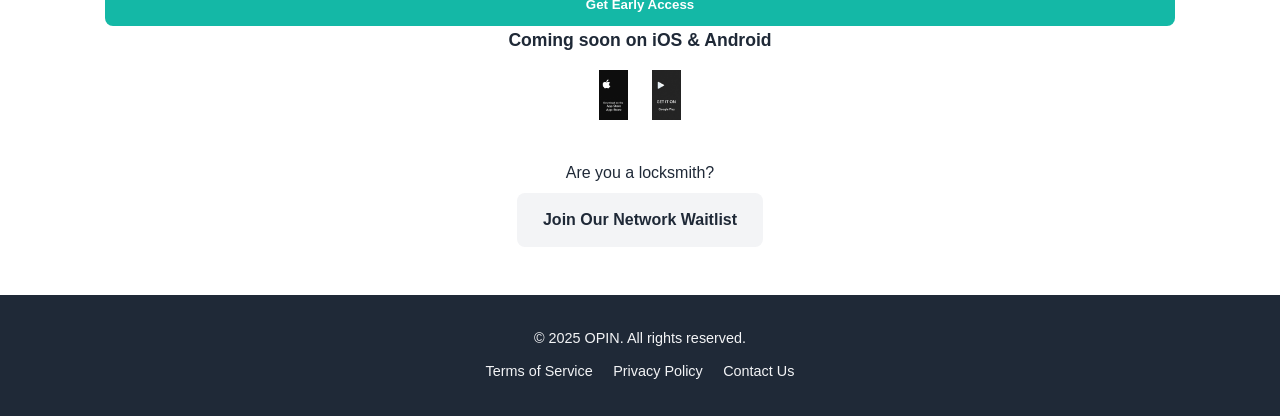
==== commit 84a7f5d4: "Update index.html" ====
--- a/index.html
+++ b/index.html
@@ -104,4 +104,103 @@
           </div>
         </section>
 
-        <section id="pricing"
+        <section id="pricing">
+          <div class="container">
+              <h3>Simple, Transparent Pricing</h3>
+              <div class="pricing-grid">
+                  <div class="pricing-card">
+                      <h4>One-Time Unlock</h4>
+                      <p class="price">$149</p>
+                      <p class="price-desc">Per incident</p>
+                      <ul>
+                          <li>Single lockout service</li>
+                          <li>Home, car, or office</li>
+                          <li>No hidden fees</li>
+                      </ul>
+                      <a href="https://buy.stripe.com/bJefZi2tHdbI9VRfUy0RG00" class="btn btn-outline" target="_blank">Pay $149 One-Time</a>
+                  </div>
+                  <div class="pricing-card popular">
+                      <span class="popular-badge">Most Popular</span>
+                      <h4>OPIN Protect™</h4>
+                      <p class="price">$12.99<span class="price-cycle">/month</span></p>
+                      <p class="price-desc">Billed monthly</p>
+                      <ul>
+                          <li>Up to 3 unlocks per month</li>
+                          <li>Priority service</li>
+                          <li>Cancel anytime</li>
+                      </ul>
+                      <a href="https://buy.stripe.com/fZu4gAb0dc7Ec3ZbEi0RG02" class="btn btn-primary" target="_blank">Subscribe for $12.99/mo</a>
+                  </div>
+                  <div class="pricing-card">
+                      <h4>OPIN Protect Yearly</h4>
+                      <p class="price">$129</p>
+                      <p class="price-desc">Billed annually</p>
+                      <ul>
+                          <li>3 unlocks per month</li>
+                          <li>Save 17% vs monthly</li>
+                          <li>Same great service</li>
+                      </ul>
+                      <a href="https://buy.stripe.com/5kQ8wQ8S5fjQ7NJ7o20RG01" class="btn btn-secondary" target="_blank">Subscribe Yearly – $129</a>
+                  </div>
+              </div>
+          </div>
+        </section>
+
+        <section id="early-access">
+          <div class="container">
+              <h3>Be the First to Know</h3>
+              <p>Sign up for early access and exclusive launch updates.</p>
+              <form action="https://formspree.io/f/meogbqgr" method="POST" class="early-access-form">
+                <div class="form-group">
+                  <label for="name">Name (Optional)</label>
+                  <input type="text" id="name" name="name" placeholder="Your Name">
+                </div>
+
+                <div class="form-group">
+                  <label for="email">Email Address</label>
+                  <input type="email" id="email" name="email" placeholder="you@example.com" required>
+                </div>
+
+                <div class="form-group">
+                  <label for="zip">ZIP Code (Optional)</label>
+                  <input type="text" id="zip" name="zip" placeholder="Your ZIP Code">
+                </div>
+
+                <div class="form-group">
+                  <label for="message">Message (Optional)</label>
+                  <textarea id="message" name="message" placeholder="Tell us more..." rows="4"></textarea>
+                </div>
+
+                <button type="submit" class="btn btn-primary btn-block">Get Early Access</button>
+              </form>
+
+              <div class="app-coming-soon">
+                <p><strong>Coming soon on iOS & Android</strong></p>
+                <div class="app-badges">
+                    <img src="./app-store-badge.png" alt="Download on the App Store" class="app-badge">
+                    <img src="./google-play-badge.png" alt="Get it on Google Play" class="app-badge">
+                </div>
+              </div>
+
+              <div class="locksmith-join">
+                  <p>Are you a locksmith?</p>
+                  <a href="https://forms.gle/yidk15CvV5nhtoT46" target="_blank" class="btn btn-secondary">Join Our Network Waitlist</a>
+              </div>
+          </div>
+        </section>
+    </main>
+
+    <footer>
+        <div class="container">
+            <p>&copy; 2025 OPIN. All rights reserved.</p>
+            <nav class="footer-links">
+                <a href="#">Terms of Service</a>
+                <a href="#">Privacy Policy</a>
+                <a href="#">Contact Us</a>
+            </nav>
+        </div>
+    </footer>
+
+    <script src="script.js"></script>
+</body>
+</html>
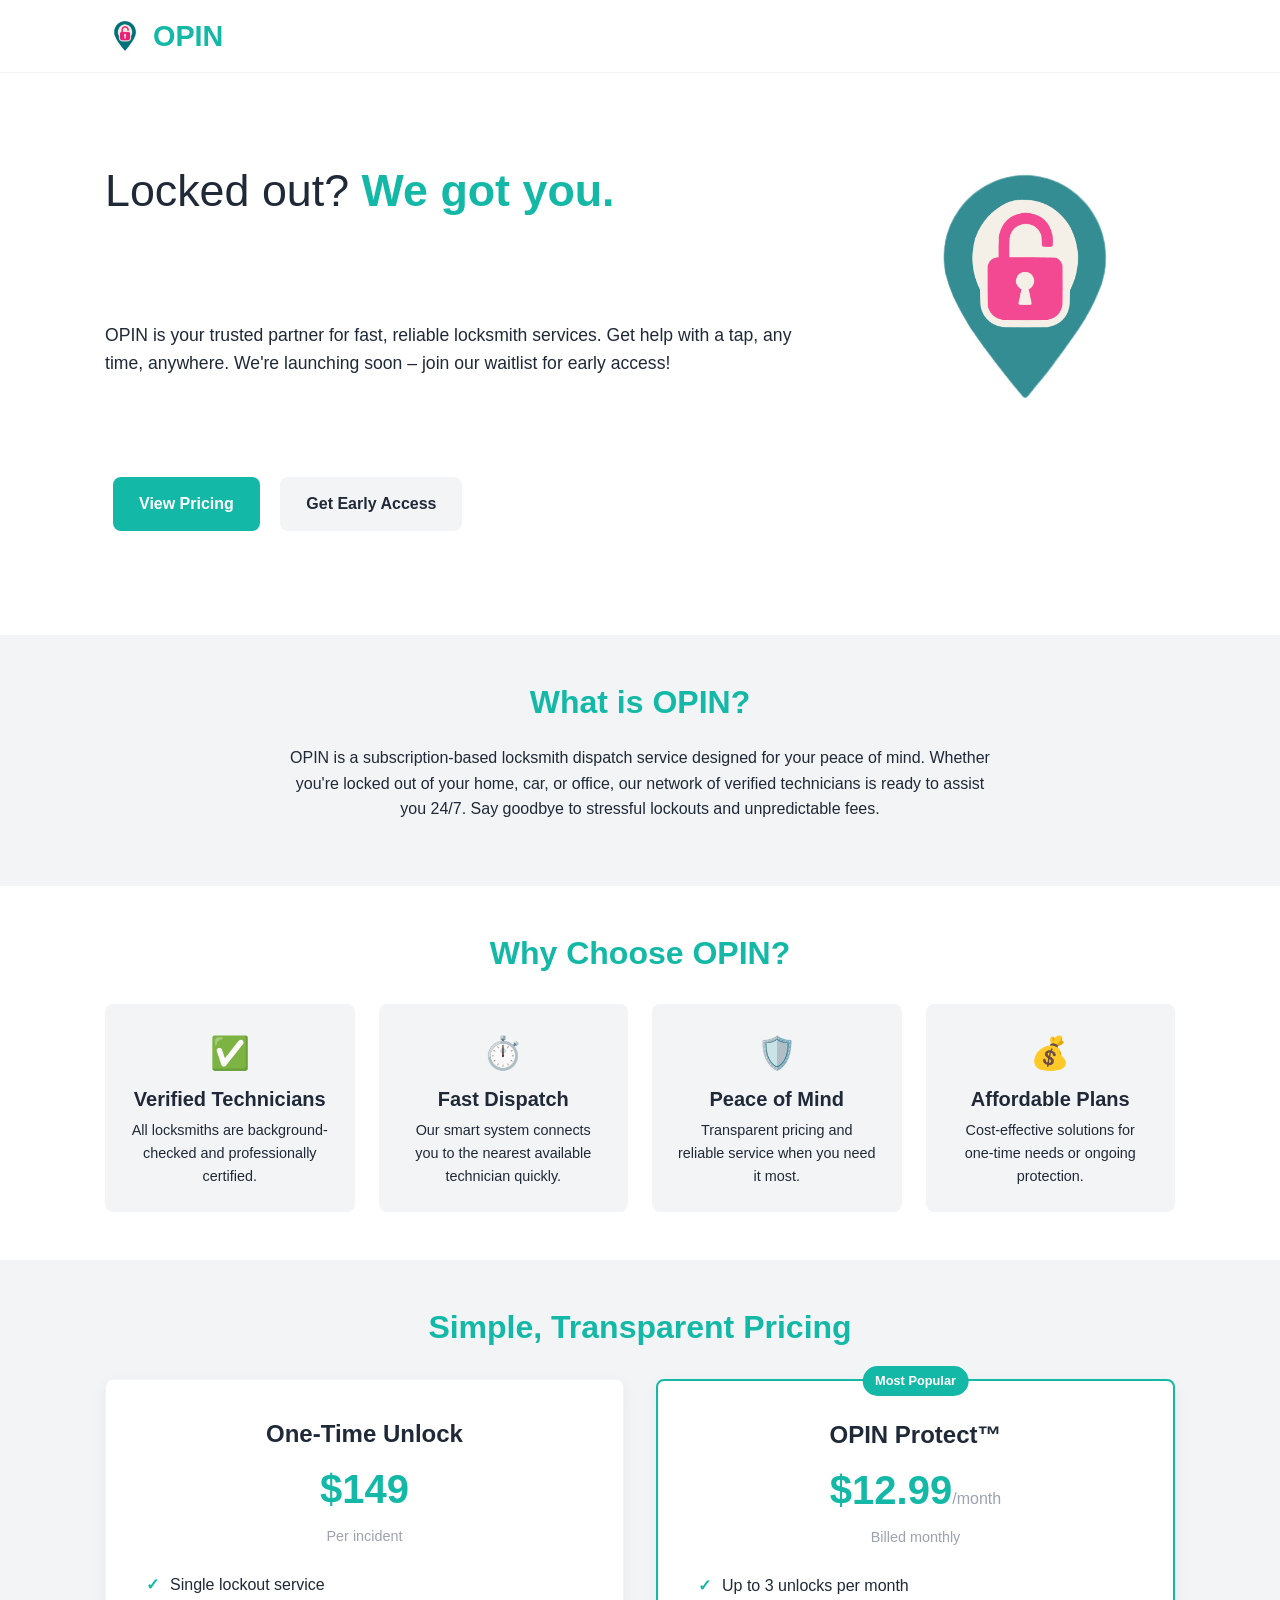
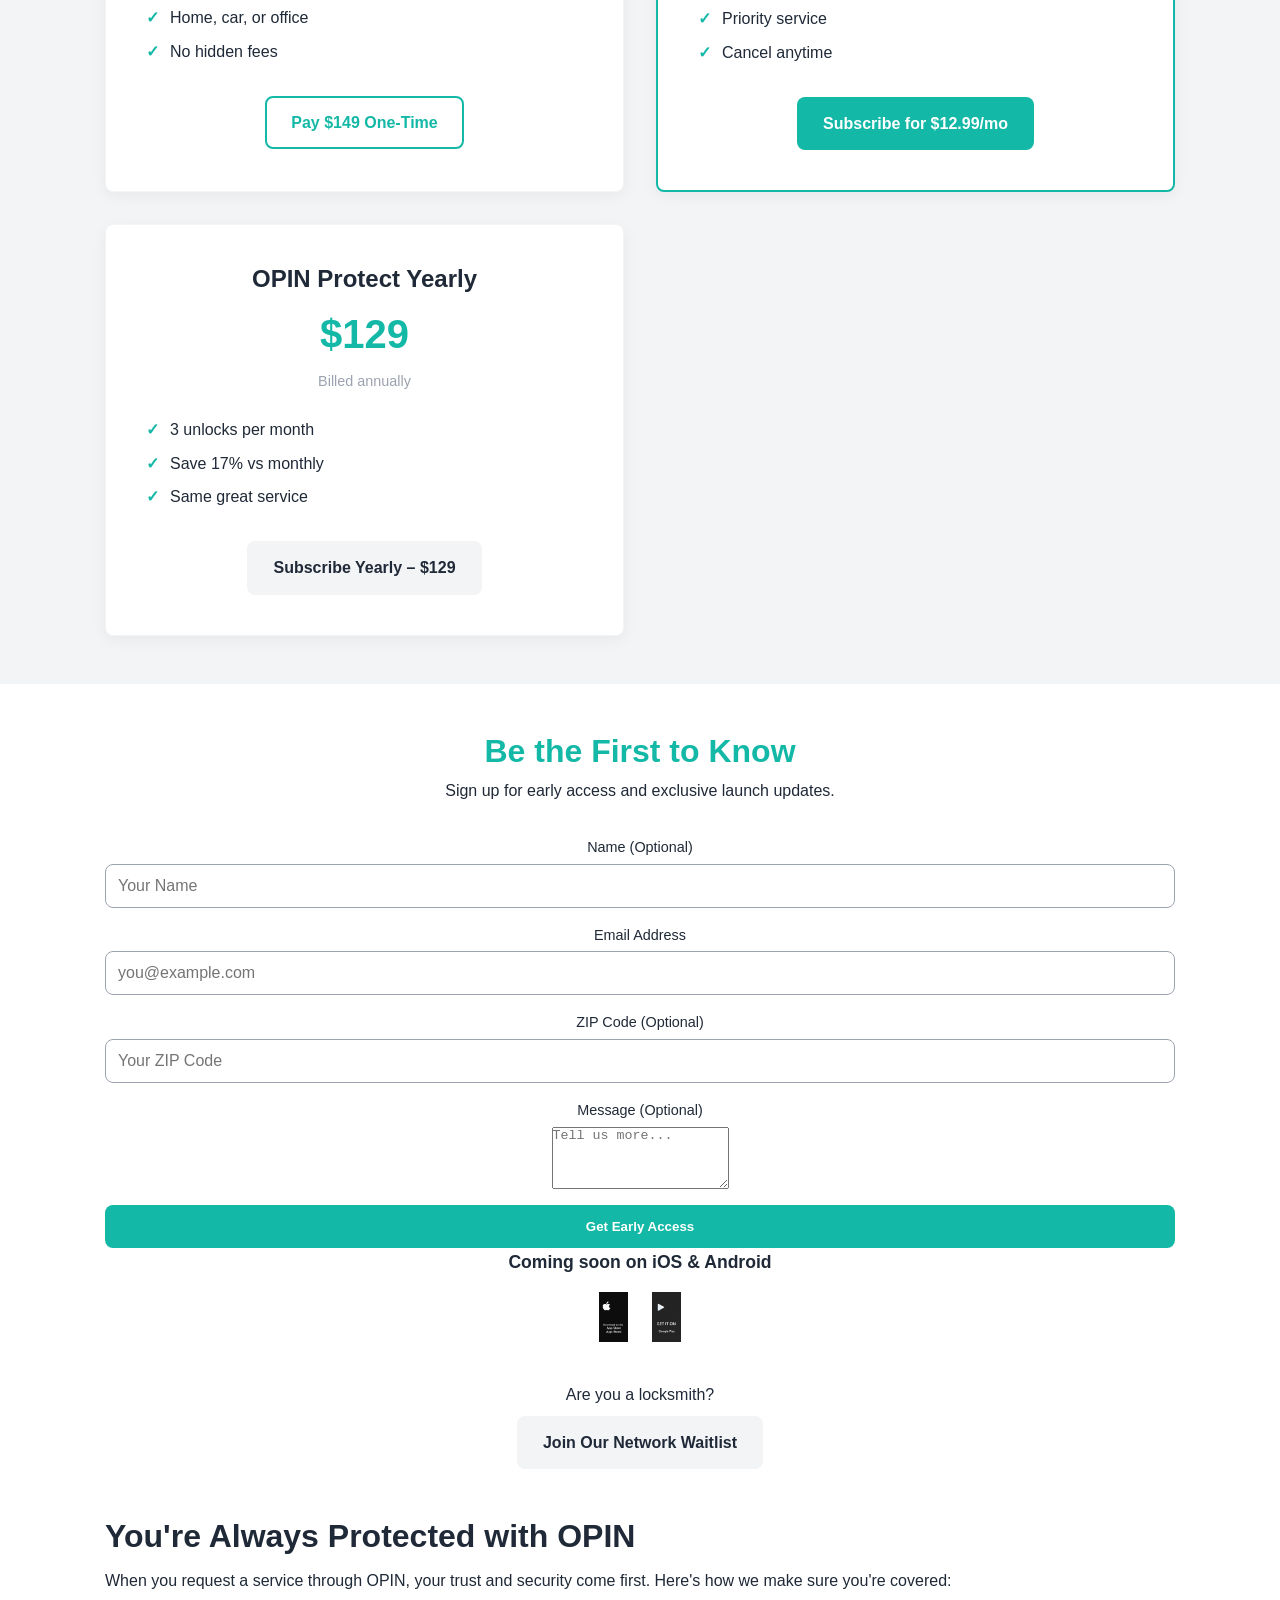
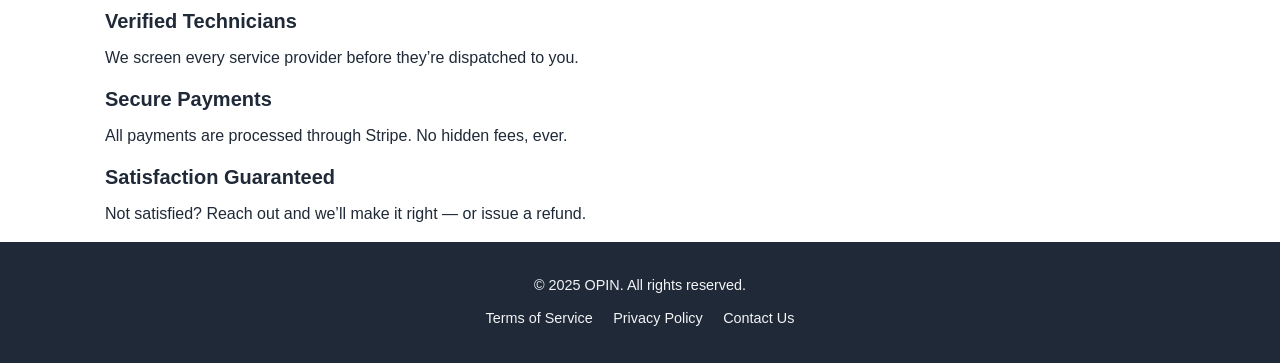
==== commit 38142962: "Update index.html" ====
--- a/index.html
+++ b/index.html
@@ -40,8 +40,8 @@
                 <h2>Locked out? <strong>We got you.</strong></h2>
                 <p class="explainer">OPIN is your trusted partner for fast, reliable locksmith services. Get help with a tap, any time, anywhere. We're launching soon – join our waitlist for early access!</p>
                 <div class="hero-cta-group">
-                    <a href="#early-access" class="btn btn-primary">Get Early Access</a>
-                    <a href="#pricing" class="btn btn-secondary">View Pricing</a>
+                    <a href="#pricing" class="btn btn-primary">View Pricing</a>
+                    <a href="#early-access" class="btn btn-secondary">Get Early Access</a>
                 </div>
                 <img src="./logo (2).png" alt="Map pin with unlocked padlock" class="hero-image">
             </div>
@@ -80,28 +80,6 @@
                     </div>
                 </div>
             </div>
-        </section>
-
-        <!-- Trust & Guarantee Section -->
-        <section class="bg-white py-12">
-          <div class="container text-center">
-            <h2 class="text-3xl font-bold mb-4">You're Always Protected with OPIN</h2>
-            <p class="text-lg mb-6">When you request a service through OPIN, your trust and security come first. Here's how we make sure you're covered:</p>
-            <div class="grid grid-cols-1 sm:grid-cols-3 gap-6">
-              <div>
-                <h3 class="text-xl font-semibold mb-2">Verified Technicians</h3>
-                <p class="text-sm">We screen every service provider before they’re dispatched to you.</p>
-              </div>
-              <div>
-                <h3 class="text-xl font-semibold mb-2">Secure Payments</h3>
-                <p class="text-sm">All payments are processed through Stripe. No hidden fees, ever.</p>
-              </div>
-              <div>
-                <h3 class="text-xl font-semibold mb-2">Satisfaction Guaranteed</h3>
-                <p class="text-sm">Not satisfied? Reach out and we’ll make it right — or issue a refund.</p>
-              </div>
-            </div>
-          </div>
         </section>
 
         <section id="pricing">
@@ -188,6 +166,29 @@
               </div>
           </div>
         </section>
+
+        <!-- Trust Section Moved to Bottom -->
+        <section class="bg-white py-12">
+          <div class="container text-center">
+            <h3 class="text-xl font-bold mb-4">You're Always Protected with OPIN</h3>
+            <p class="text-base mb-6">When you request a service through OPIN, your trust and security come first. Here's how we make sure you're covered:</p>
+            <div class="grid grid-cols-1 sm:grid-cols-3 gap-6">
+              <div>
+                <h4 class="text-base font-semibold mb-2">Verified Technicians</h4>
+                <p class="text-sm">We screen every service provider before they’re dispatched to you.</p>
+              </div>
+              <div>
+                <h4 class="text-base font-semibold mb-2">Secure Payments</h4>
+                <p class="text-sm">All payments are processed through Stripe. No hidden fees, ever.</p>
+              </div>
+              <div>
+                <h4 class="text-base font-semibold mb-2">Satisfaction Guaranteed</h4>
+                <p class="text-sm">Not satisfied? Reach out and we’ll make it right — or issue a refund.</p>
+              </div>
+            </div>
+          </div>
+        </section>
+
     </main>
 
     <footer>
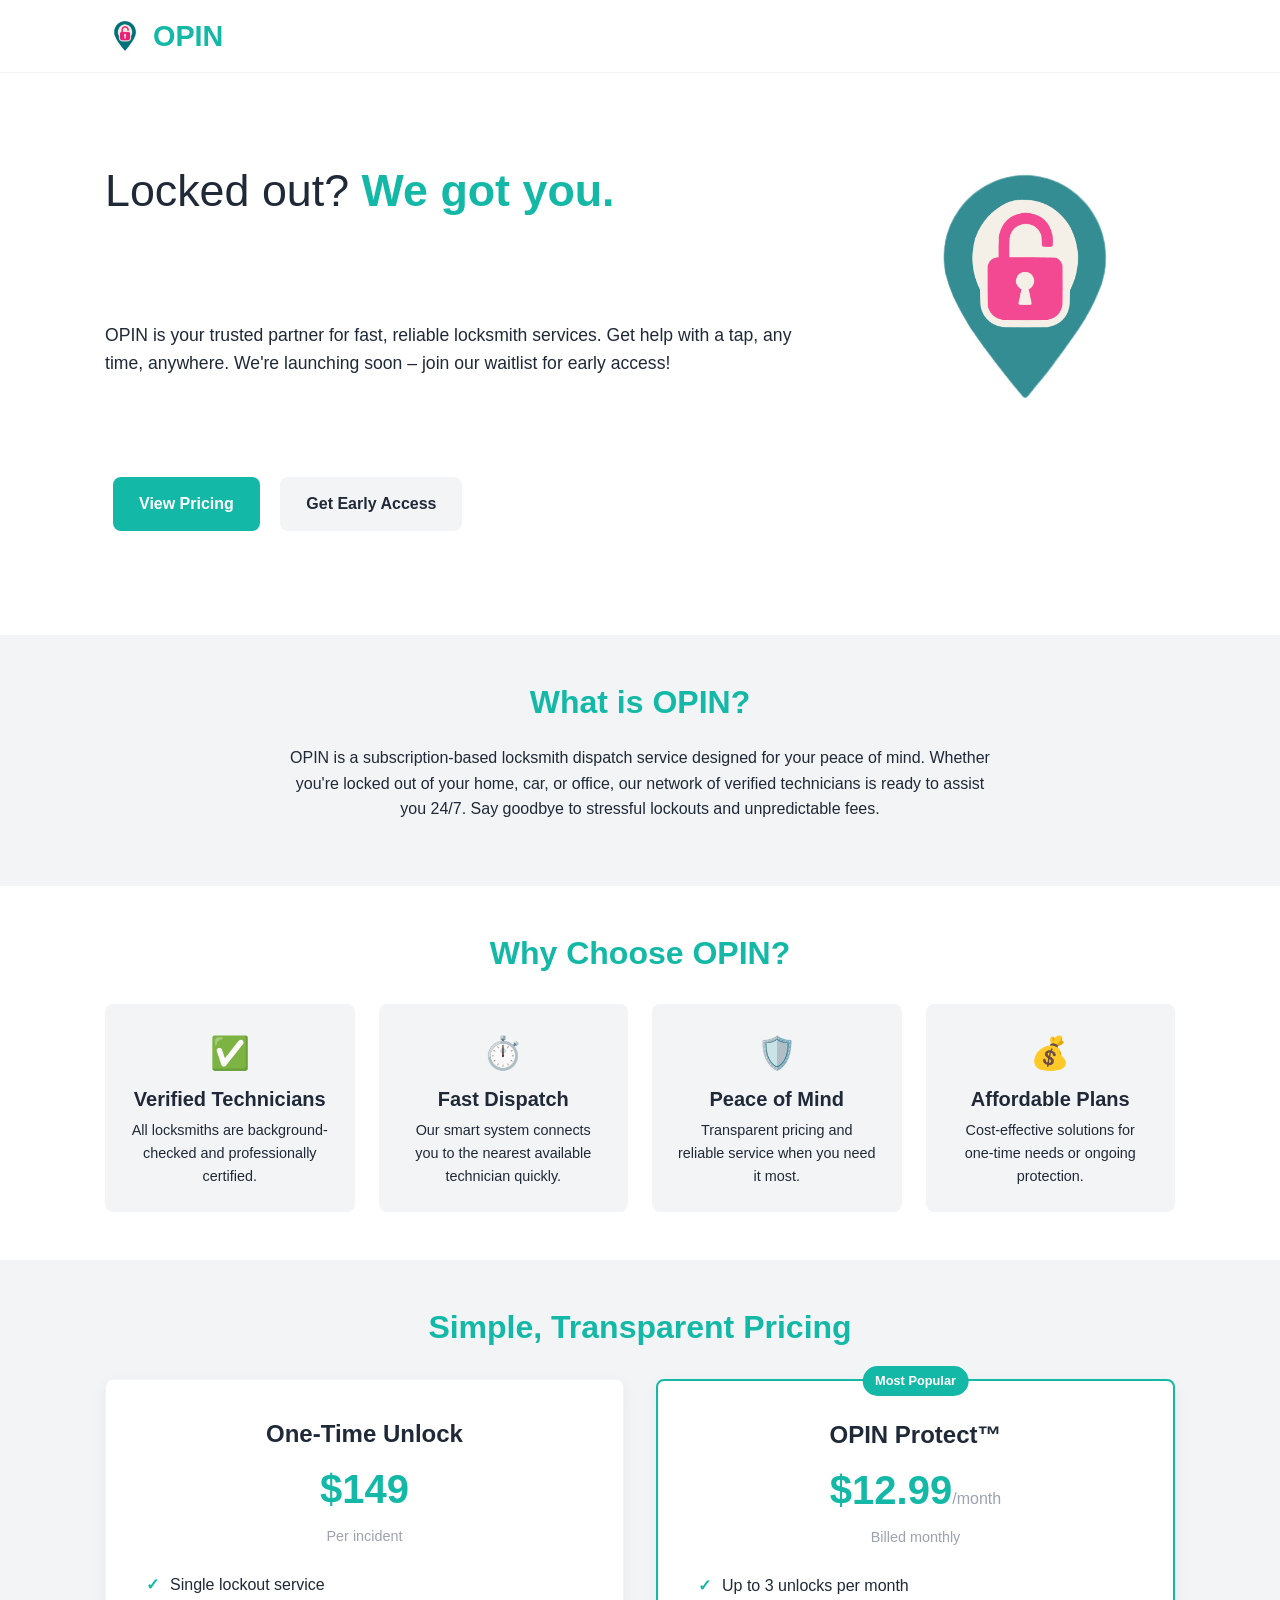
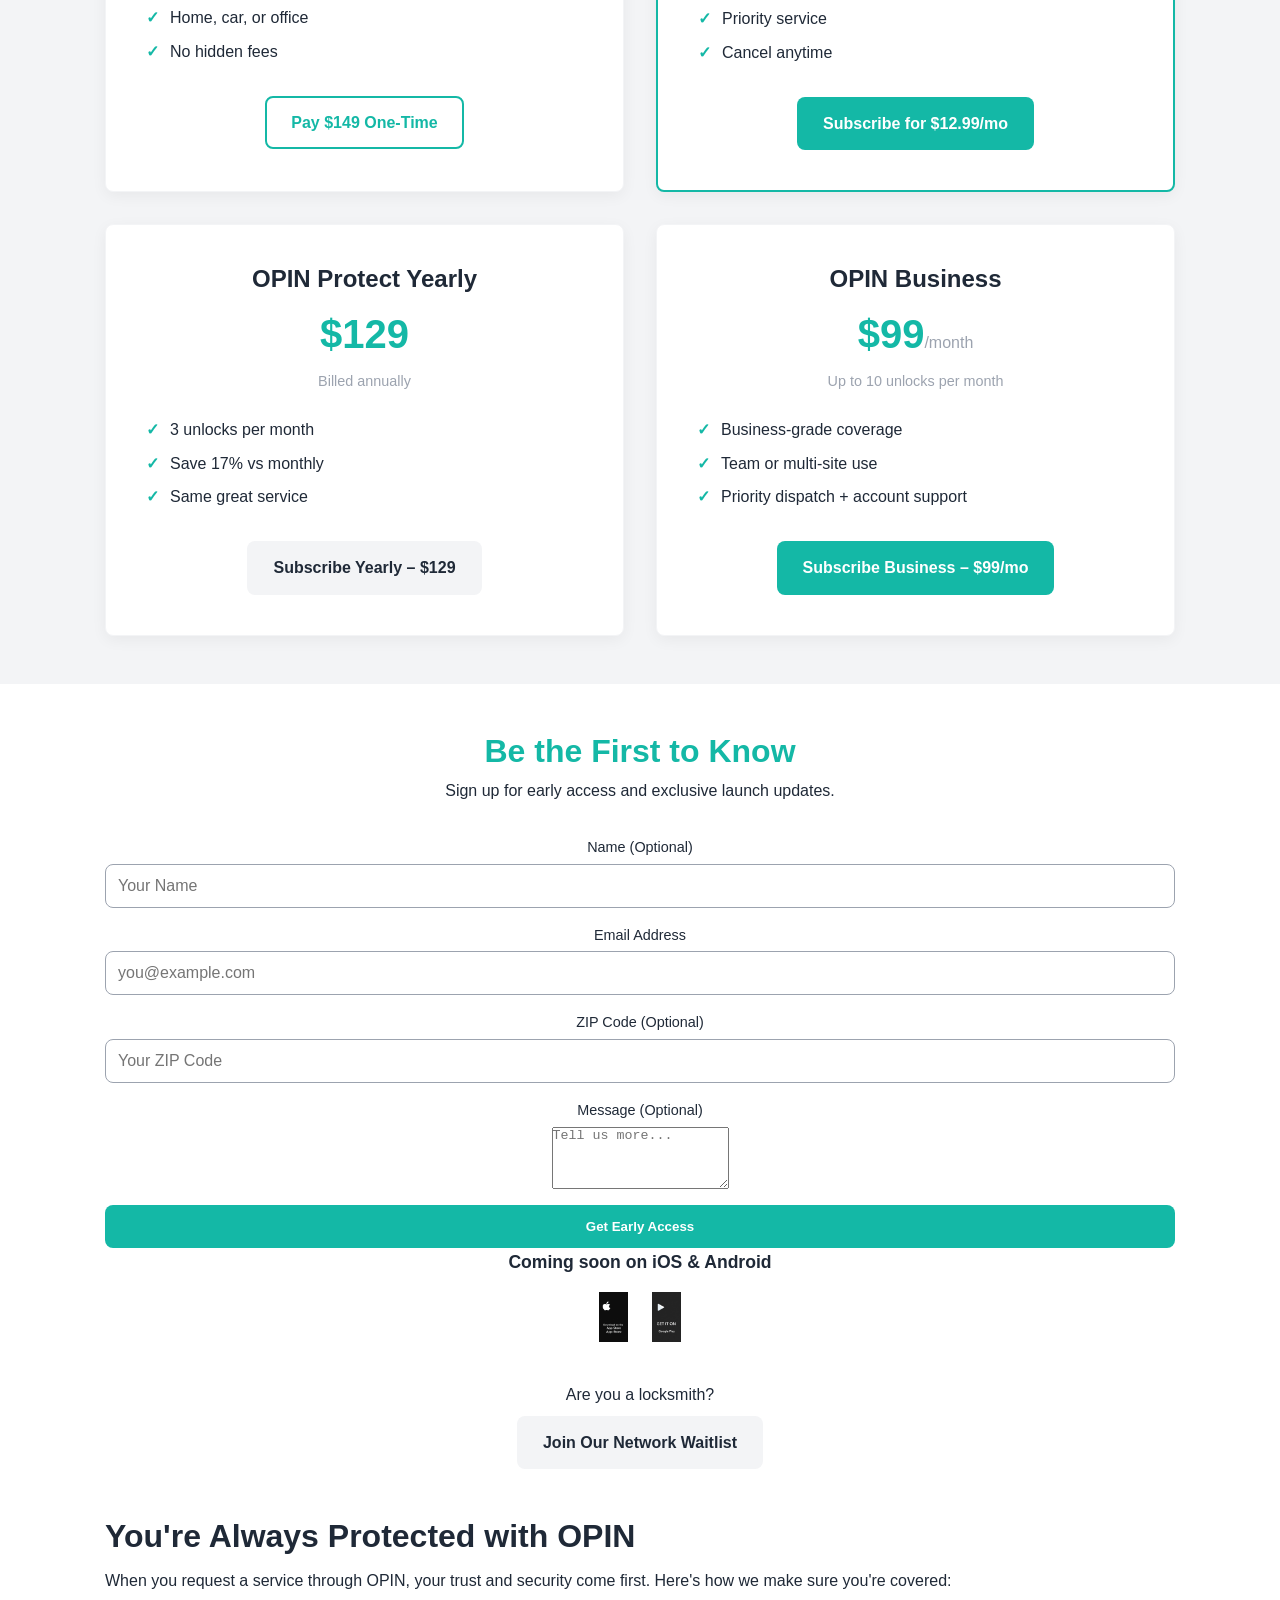
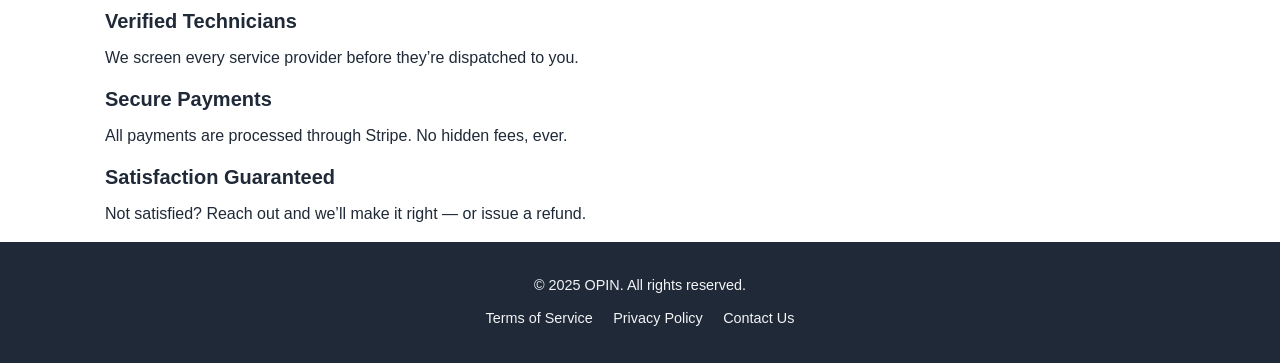
==== commit 1c65fda5: "Update index.html" ====
--- a/index.html
+++ b/index.html
@@ -120,6 +120,17 @@
                       </ul>
                       <a href="https://buy.stripe.com/5kQ8wQ8S5fjQ7NJ7o20RG01" class="btn btn-secondary" target="_blank">Subscribe Yearly – $129</a>
                   </div>
+                  <div class="pricing-card">
+                      <h4>OPIN Business</h4>
+                      <p class="price">$99<span class="price-cycle">/month</span></p>
+                      <p class="price-desc">Up to 10 unlocks per month</p>
+                      <ul>
+                          <li>Business-grade coverage</li>
+                          <li>Team or multi-site use</li>
+                          <li>Priority dispatch + account support</li>
+                      </ul>
+                      <a href="https://buy.stripe.com/00wdRa8S53B85FB0ZE0RG03" class="btn btn-primary" target="_blank">Subscribe Business – $99/mo</a>
+                  </div>
               </div>
           </div>
         </section>
